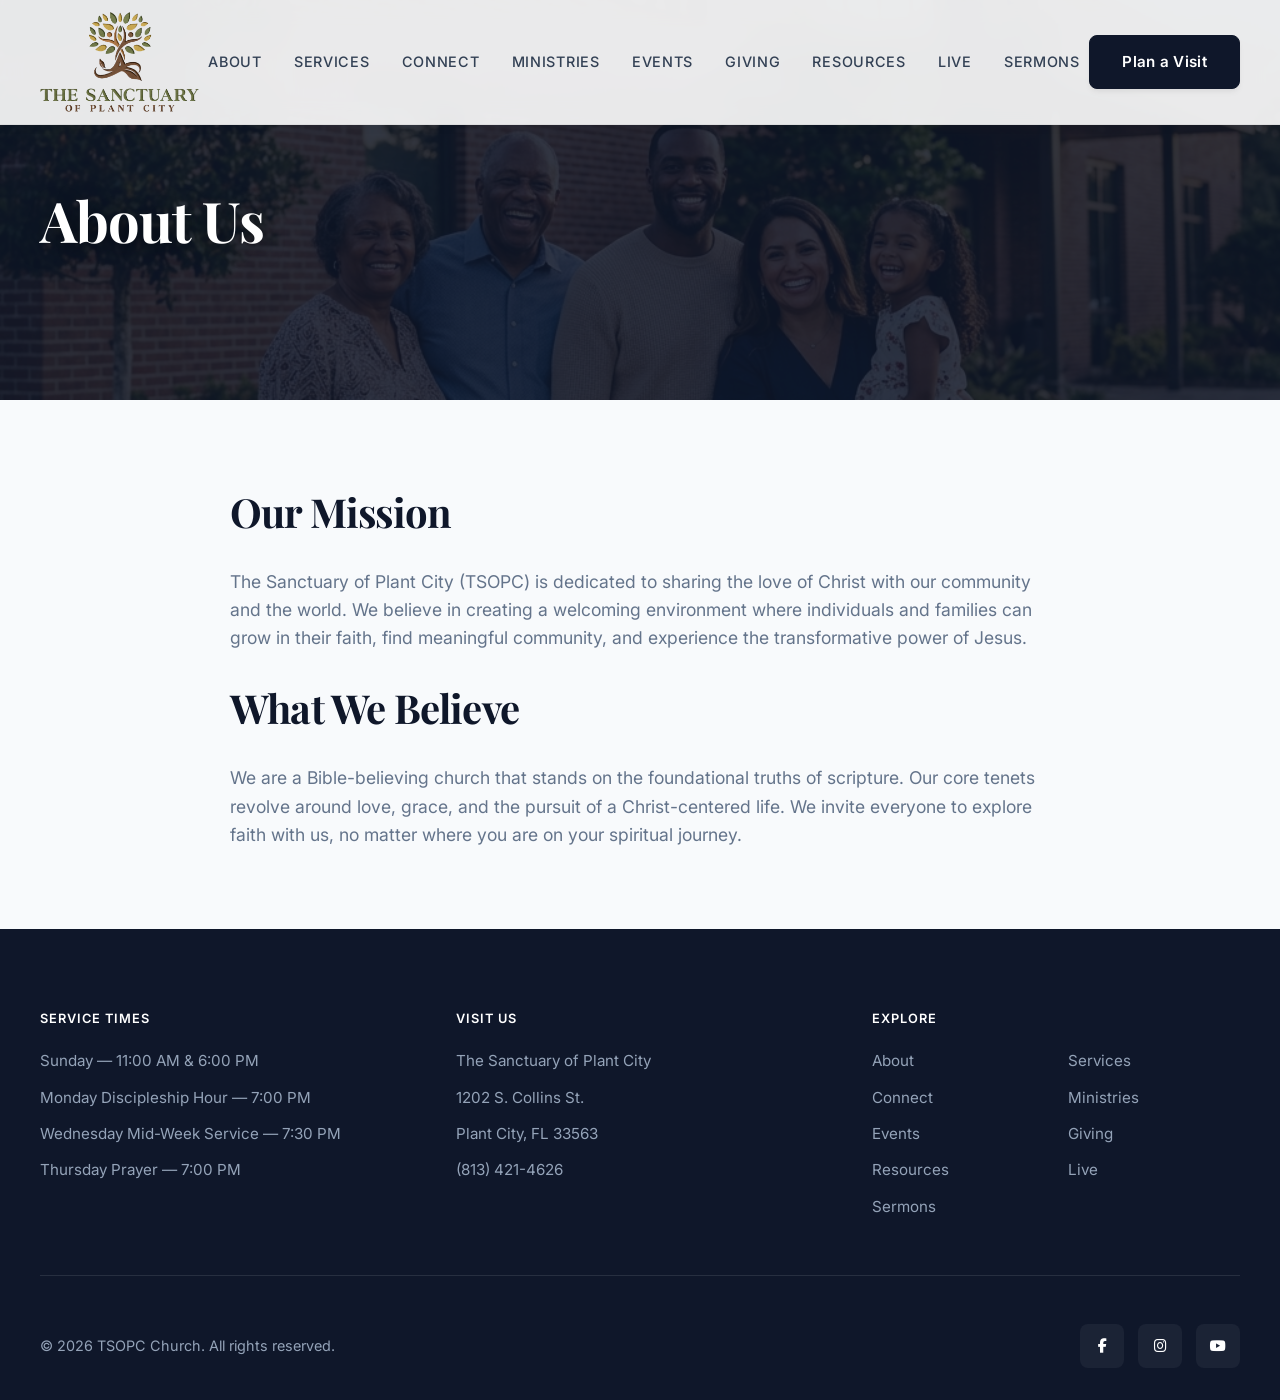
==== about.html @ ae696d9f "Embed live multilingual captions (CaptionFlow) on the Live page - Add "Live Captions & Translation" " ====
<!DOCTYPE html>
<html lang="en">

<head>
    <meta charset="UTF-8">
    <meta name="viewport" content="width=device-width, initial-scale=1.0">
    <meta http-equiv="Cache-Control" content="no-cache, must-revalidate">
    <title>About Us | TSOPC Church</title>
    <meta name="description" content="Learn about The Sanctuary of Plant City (TSOPC) — our mission, what we believe, and the welcoming faith community we're building in Plant City, FL.">
    <link rel="stylesheet" href="styles.css?v=10">
    <link rel="preconnect" href="https://fonts.googleapis.com">
    <link rel="preconnect" href="https://fonts.gstatic.com" crossorigin>
    <link
        href="https://fonts.googleapis.com/css2?family=Inter:wght@400;500;600;700&family=Playfair+Display:wght@700&display=swap"
        rel="stylesheet">
    <link rel="stylesheet" href="https://cdnjs.cloudflare.com/ajax/libs/font-awesome/6.4.0/css/all.min.css">
</head>

<body>

    <nav class="navbar">
        <div class="nav-container">
            <a href="index.html" class="logo"><img src="logo-transparent.png?v=3" alt="TSOPC Logo"
                    class="nav-logo-img"></a>
            <div class="nav-links" id="primary-nav">
                <a href="about.html">About</a>
                <a href="services.html">Services</a>
                <a href="connect.html">Connect</a>
                <a href="ministries.html">Ministries</a>
                <a href="events.html">Events</a>
                <a href="giving.html">Giving</a>
                <a href="resources.html">Resources</a>
                <a href="live.html">Live</a>
                <a href="sermons.html">Sermons</a>
            </div>
            <a href="index.html#plan-visit" class="btn btn-primary">Plan a Visit</a>
            <button class="mobile-toggle" aria-label="Toggle menu" aria-expanded="false" aria-controls="primary-nav"><i aria-hidden="true" class="fas fa-bars"></i></button>
        </div>
    </nav>

    <header class="page-hero">
        <div class="page-hero-overlay"></div>
        <div class="hero-content">
            <h1>About Us</h1>
        </div>
    </header>

    <main class="page-content medium page-prose">
        <h2>Our Mission</h2>
        <p>The Sanctuary of Plant City (TSOPC) is dedicated to sharing the love of Christ with our community and the
            world. We believe in creating a welcoming environment where individuals and families can grow in their
            faith, find meaningful community, and experience the transformative power of Jesus.</p>

        <h2>What We Believe</h2>
        <p>We are a Bible-believing church that stands on the foundational truths of scripture. Our core tenets revolve
            around love, grace, and the pursuit of a Christ-centered life. We invite everyone to explore faith with us,
            no matter where you are on your spiritual journey.</p>
    </main>

    <footer>
        <div class="footer-grid">
            <div class="footer-col">
                <h4>Service Times</h4>
                <ul>
                    <li>Sunday &mdash; 11:00 AM &amp; 6:00 PM</li>
                    <li>Monday Discipleship Hour &mdash; 7:00 PM</li>
                    <li>Wednesday Mid-Week Service &mdash; 7:30 PM</li>
                    <li>Thursday Prayer &mdash; 7:00 PM</li>
                </ul>
            </div>
            <div class="footer-col">
                <h4>Visit Us</h4>
                <ul>
                    <li>The Sanctuary of Plant City</li>
                    <li>1202 S. Collins St.</li>
                    <li>Plant City, FL 33563</li>
                    <li><a href="tel:+18134214626">(813) 421-4626</a></li>
                </ul>
            </div>
            <div class="footer-col footer-nav">
                <h4>Explore</h4>
                <ul>
                    <li><a href="about.html">About</a></li>
                    <li><a href="services.html">Services</a></li>
                    <li><a href="connect.html">Connect</a></li>
                    <li><a href="ministries.html">Ministries</a></li>
                    <li><a href="events.html">Events</a></li>
                    <li><a href="giving.html">Giving</a></li>
                    <li><a href="resources.html">Resources</a></li>
                    <li><a href="live.html">Live</a></li>
                    <li><a href="sermons.html">Sermons</a></li>
                </ul>
            </div>
        </div>
        <div class="footer-bottom">
            <p>&copy; 2026 TSOPC Church. All rights reserved.</p>
            <div class="footer-social">
                <a href="https://www.facebook.com/PCUPC/" target="_blank" rel="noopener noreferrer" aria-label="Facebook"><i aria-hidden="true" class="fab fa-facebook-f"></i></a>
                <a href="https://www.instagram.com/plantcityupc/" target="_blank" rel="noopener noreferrer" aria-label="Instagram"><i aria-hidden="true" class="fab fa-instagram"></i></a>
                <a href="https://www.youtube.com/@plantcityupc2962" target="_blank" rel="noopener noreferrer" aria-label="YouTube"><i aria-hidden="true" class="fab fa-youtube"></i></a>
            </div>
        </div>
    </footer>
    <script src="script.js"></script>
</body>

</html>
---- styles.css ----
/* =========================================
   CSS Reset & Base Styles - PREMIUM EDITION
   ========================================= */
:root {
    --primary-dark: #0f172a; /* Deep, rich slate */
    --accent-gold: #d97706; /* Refined, sharp gold */
    --accent-hover: #b45309;
    --text-main: #334155;
    --text-muted: #64748b;
    --text-light: #f8fafc;
    --white: #ffffff;
    --background: #f8fafc;
    --border-radius: 8px; /* Sharper edges */
    --shadow-sm: 0 4px 6px -1px rgba(0, 0, 0, 0.05), 0 2px 4px -1px rgba(0, 0, 0, 0.03);
    --shadow-lg: 0 20px 25px -5px rgba(0, 0, 0, 0.05), 0 10px 10px -5px rgba(0, 0, 0, 0.02);
    --shadow-hover: 0 25px 50px -12px rgba(0, 0, 0, 0.15);
    --transition: all 0.4s cubic-bezier(0.16, 1, 0.3, 1);
}

* {
    margin: 0;
    padding: 0;
    box-sizing: border-box;
}

html {
    scroll-behavior: smooth;
    /* Stop iOS from inflating text in landscape */
    -webkit-text-size-adjust: 100%;
    text-size-adjust: 100%;
}

body {
    font-family: 'Inter', -apple-system, sans-serif;
    color: var(--text-main);
    background-color: var(--background);
    line-height: 1.6;
    overflow-x: hidden;
    -webkit-font-smoothing: antialiased;
    -moz-osx-font-smoothing: grayscale;
}

h1, h2, h3, .logo {
    font-family: 'Playfair Display', serif;
    color: var(--primary-dark);
    letter-spacing: -0.02em;
}

a {
    text-decoration: none;
    color: inherit;
    transition: var(--transition);
}

/* Remove the 300ms tap delay and tidy the tap highlight on touch devices */
a, button, .btn, .mobile-toggle {
    touch-action: manipulation;
    -webkit-tap-highlight-color: rgba(217, 119, 6, 0.15);
}

/* =========================================
   Typography & Buttons
   ========================================= */
.btn {
    display: inline-flex;
    align-items: center;
    justify-content: center;
    padding: 14px 32px;
    border-radius: var(--border-radius);
    font-weight: 600;
    font-family: 'Inter', sans-serif;
    font-size: 0.95rem;
    letter-spacing: 0.02em;
    cursor: pointer;
    transition: var(--transition);
}

.btn-primary {
    background-color: var(--primary-dark);
    color: var(--white);
    border: 1px solid var(--primary-dark);
    box-shadow: var(--shadow-sm);
}

.btn-primary:hover {
    background-color: var(--accent-gold);
    border-color: var(--accent-gold);
    transform: translateY(-2px);
    box-shadow: 0 10px 15px -3px rgba(217, 119, 6, 0.3);
}

.btn-outline {
    background-color: transparent;
    color: var(--white);
    border: 1px solid rgba(255, 255, 255, 0.6);
    backdrop-filter: blur(4px);
}

.btn-outline:hover {
    background-color: var(--white);
    color: var(--primary-dark);
    transform: translateY(-2px);
}

/* =========================================
   Navigation (Glassmorphism)
   ========================================= */
.navbar {
    position: fixed;
    top: 0;
    width: 100%;
    background-color: rgba(255, 255, 255, 0.9);
    backdrop-filter: blur(12px);
    -webkit-backdrop-filter: blur(12px);
    border-bottom: 1px solid rgba(0, 0, 0, 0.05);
    z-index: 1000;
    padding: 12px 0;
    transition: var(--transition);
}

.nav-container {
    max-width: 1280px;
    margin: 0 auto;
    padding: 0 40px;
    display: flex;
    justify-content: space-between;
    align-items: center;
}

.logo {
    display: flex;
    align-items: center;
}

.nav-logo-img {
    height: 100px;
    width: auto;
}

.nav-links {
    display: flex;
    gap: 32px;
    align-items: center;
}

.nav-links a {
    font-weight: 500;
    font-size: 0.9rem;
    color: var(--text-main);
    text-transform: uppercase;
    letter-spacing: 0.05em;
    position: relative;
}

.nav-links a::after {
    content: '';
    position: absolute;
    width: 0;
    height: 1px;
    bottom: -4px;
    left: 0;
    background-color: var(--accent-gold);
    transition: var(--transition);
}

.nav-links a:hover {
    color: var(--primary-dark);
}

.nav-links a:hover::after {
    width: 100%;
}

.mobile-toggle {
    display: none;
    background: none;
    border: none;
    font-size: 1.5rem;
    color: var(--primary-dark);
    cursor: pointer;
}

/* =========================================
   Hero Section
   ========================================= */
.hero {
    position: relative;
    overflow: hidden;
    height: 90vh;
    height: 90svh; /* avoids the mobile address-bar jump where supported */
    min-height: 700px;
    display: flex;
    align-items: center;
    /* Poster still: shown on slow connections, if the video fails, or with reduced motion */
    background-image: url('hero-sunrise.jpg?v=7');
    background-size: cover;
    background-position: center;
}

/* Background video layer — sits behind the gradient overlay and the content */
.hero-video {
    position: absolute;
    top: 0;
    left: 0;
    width: 100%;
    height: 100%;
    object-fit: cover;
    z-index: 0;
}

.hero-overlay {
    position: absolute;
    top: 0;
    left: 0;
    width: 100%;
    height: 100%;
    z-index: 1;
    background: linear-gradient(to right, rgba(15, 23, 42, 0.95) 0%, rgba(15, 23, 42, 0.4) 100%);
}

/* Respect users who prefer reduced motion: hide the video, keep the poster still */
@media (prefers-reduced-motion: reduce) {
    .hero-video {
        display: none;
    }
}

.hero-content {
    position: relative;
    z-index: 10;
    max-width: 1280px;
    margin: 0 auto;
    padding: 0 40px;
    width: 100%;
    transform: translateY(20px);
}

.hero h1 {
    color: var(--white);
    font-size: 5rem;
    line-height: 1.05;
    margin-bottom: 24px;
    text-shadow: 0 4px 20px rgba(0,0,0,0.3);
}

.page-hero h1 {
    color: var(--white) !important;
    font-size: 3.5rem;
    text-shadow: 0 4px 20px rgba(0,0,0,0.5);
    position: relative;
    z-index: 10;
}

.hero p {
    color: #cbd5e1;
    font-size: 1.5rem;
    font-weight: 300;
    margin-bottom: 48px;
    max-width: 600px;
    line-height: 1.5;
}

.hero-actions {
    display: flex;
    gap: 24px;
}

/* =========================================
   Interactive Cards (Quick Links)
   ========================================= */
.quick-links {
    margin-top: -100px;
    position: relative;
    z-index: 20;
    padding-bottom: 100px;
}

.cards-container {
    max-width: 1280px;
    margin: 0 auto;
    padding: 0 40px;
    display: grid;
    grid-template-columns: repeat(3, 1fr);
    gap: 32px;
}

.card {
    background-color: var(--white);
    border-radius: var(--border-radius);
    padding: 48px 40px;
    box-shadow: var(--shadow-lg);
    border: 1px solid rgba(0, 0, 0, 0.03);
    transition: var(--transition);
    display: flex;
    flex-direction: column;
    position: relative;
    overflow: hidden;
}

.card::before {
    content: '';
    position: absolute;
    top: 0;
    left: 0;
    width: 100%;
    height: 3px;
    background-color: var(--accent-gold);
    transform: scaleX(0);
    transform-origin: left;
    transition: var(--transition);
}

.card:hover {
    transform: translateY(-12px);
    box-shadow: var(--shadow-hover);
}

.card:hover::before {
    transform: scaleX(1);
}

.card-icon {
    font-size: 2.2rem;
    color: var(--primary-dark);
    margin-bottom: 24px;
}

.card h3 {
    font-size: 1.8rem;
    margin-bottom: 16px;
    color: var(--primary-dark);
}

.card p {
    color: var(--text-muted);
    margin-bottom: 32px;
    flex-grow: 1;
    font-size: 1.05rem;
    line-height: 1.6;
}

.card-link {
    font-weight: 600;
    color: var(--primary-dark);
    font-size: 0.95rem;
    text-transform: uppercase;
    letter-spacing: 0.05em;
    display: inline-flex;
    align-items: center;
    gap: 8px;
}

.card-link::after {
    content: '→';
    transition: transform 0.3s ease;
}

.card:hover .card-link {
    color: var(--accent-hover); /* darker gold for 4.5:1 contrast on white */
}

.card:hover .card-link::after {
    transform: translateX(5px);
}

/* =========================================
   Plan a Visit Section
   ========================================= */
.visit-section {
    padding: 100px 40px;
    background-color: var(--background);
    text-align: center;
    border-top: 1px solid rgba(0, 0, 0, 0.05);
}

.visit-container {
    max-width: 1000px;
    margin: 0 auto;
}

.visit-title {
    font-size: 2.5rem;
    color: var(--primary-dark);
    margin-bottom: 20px;
}

.visit-intro {
    color: var(--text-muted);
    font-size: 1.1rem;
    margin-bottom: 50px;
}

.visit-grid {
    display: grid;
    grid-template-columns: repeat(auto-fit, minmax(min(100%, 300px), 1fr));
    gap: 40px;
    text-align: left;
    margin-bottom: 50px;
}

.visit-card {
    background: var(--white);
    padding: 40px;
    border-radius: var(--border-radius);
    box-shadow: var(--shadow-sm);
    border-left: 4px solid var(--accent-gold);
}

.visit-card h3 {
    color: var(--primary-dark);
    margin-bottom: 15px;
}

.visit-card h3 i {
    color: var(--accent-gold);
    margin-right: 10px;
}

.visit-card p {
    color: var(--text-muted);
    margin-bottom: 15px;
}

.visit-note {
    font-size: 0.9rem;
}

.visit-times {
    list-style: none;
    color: var(--text-muted);
    line-height: 1.8;
}

.visit-map {
    background: var(--white);
    border-radius: var(--border-radius);
    overflow: hidden;
    box-shadow: var(--shadow-sm);
    line-height: 0;
}

/* =========================================
   Footer
   ========================================= */
footer {
    background-color: var(--primary-dark);
    color: var(--text-light);
    padding: 80px 40px 32px;
}

/* Top region: balanced, equal-width info columns */
.footer-grid {
    max-width: 1200px;
    margin: 0 auto 48px;
    padding-bottom: 56px;
    display: grid;
    grid-template-columns: repeat(3, 1fr);
    gap: 48px;
    border-bottom: 1px solid rgba(255, 255, 255, 0.1);
}

.footer-col h4 {
    color: var(--white);
    font-size: 0.8rem;
    font-weight: 600;
    text-transform: uppercase;
    letter-spacing: 0.08em;
    margin-bottom: 20px;
}

.footer-col ul {
    list-style: none;
    padding: 0;
    margin: 0;
}

.footer-col li {
    color: #94a3b8;
    font-size: 0.95rem;
    line-height: 1.6;
    margin-bottom: 12px;
}

.footer-col a {
    color: #94a3b8;
    transition: var(--transition);
}

.footer-col a:hover {
    color: var(--white);
}

/* Explore links sit in two even sub-columns so the column height matches its neighbors */
.footer-nav ul {
    display: grid;
    grid-template-columns: repeat(2, 1fr);
    gap: 12px 24px;
}

.footer-nav li {
    margin-bottom: 0;
}

/* Bottom bar: copyright + social, evenly split */
.footer-bottom {
    max-width: 1200px;
    margin: 0 auto;
    display: flex;
    justify-content: space-between;
    align-items: center;
    flex-wrap: wrap;
    gap: 20px;
    color: #94a3b8; /* 6.96:1 on slate — passes 4.5:1 */
    font-size: 0.9rem;
}

.footer-bottom p {
    margin: 0;
}

.footer-social {
    display: flex;
    gap: 14px;
}

.footer-social a {
    display: flex;
    align-items: center;
    justify-content: center;
    width: 44px;
    height: 44px;
    background-color: rgba(255, 255, 255, 0.05);
    color: var(--white);
    border-radius: var(--border-radius);
    transition: var(--transition);
}

.footer-social a:hover {
    background-color: var(--accent-gold);
    transform: translateY(-4px);
}

/* =========================================
   Responsive Design
   ========================================= */
@media (max-width: 1024px) {
    .hero h1 {
        font-size: 4rem;
    }
    .cards-container {
        gap: 20px;
    }
}

@media (max-width: 992px) {
    .cards-container {
        grid-template-columns: repeat(2, 1fr);
    }
}

@media (max-width: 768px) {
    .nav-container {
        padding: 0 20px;
        flex-wrap: wrap; /* allow menu panel to wrap onto full-width rows */
    }

    /* Cap logo on phones so it doesn't dominate the bar */
    .nav-logo-img {
        height: 60px;
    }

    /* Collapsed by default; revealed as a stacked panel when .nav-open is set */
    .nav-links {
        display: none;
        flex-basis: 100%;
        flex-direction: column;
        gap: 0;
        padding-top: 8px;
    }

    .navbar.nav-open .nav-links {
        display: flex;
    }

    .navbar.nav-open .nav-links a {
        padding: 14px 4px; /* 44px+ tap targets */
        border-bottom: 1px solid rgba(0, 0, 0, 0.06);
        font-size: 1rem;
    }

    /* CTA hidden in the bar, shown as the last item of the open menu */
    .navbar .btn {
        display: none;
    }

    .navbar.nav-open .btn {
        display: inline-flex;
        flex-basis: 100%;
        width: 100%;
        margin-top: 12px;
    }

    .mobile-toggle {
        display: block;
    }

    /* fixed-attachment parallax is janky/unsupported on mobile */
    .hero {
        background-attachment: scroll;
    }

    .hero h1 {
        font-size: 3rem;
    }
    
    .hero p {
        font-size: 1.2rem;
    }
    
    .hero-actions {
        flex-direction: column;
    }
    
    .btn {
        width: 100%;
    }
    
    .cards-container {
        grid-template-columns: 1fr;
        padding: 0 20px;
    }
    
    .quick-links {
        margin-top: -60px;
    }
    
    .card {
        padding: 40px 30px;
    }
    
    .footer-grid {
        grid-template-columns: 1fr;
        gap: 40px;
        text-align: center;
    }

    .footer-nav ul {
        justify-items: center;
    }

    .footer-bottom {
        flex-direction: column;
        justify-content: center;
        text-align: center;
    }

    /* Footer links get full-width tap rows on phones */
    .footer-nav ul {
        gap: 4px 24px;
    }

    .footer-col a {
        display: inline-block;
        padding: 6px 0;
    }

    /* Shorter hero so the fold isn't pushed way down on small screens */
    .hero {
        min-height: 540px;
    }

    .page-hero {
        min-height: 300px;
    }

    .page-hero h1 {
        font-size: 2.5rem;
    }

    /* Comfortable side gutters + tighter vertical rhythm on phones */
    .visit-section {
        padding: 64px 20px;
    }

    .visit-title {
        font-size: 2rem;
    }

    .page-content {
        margin: 48px auto;
        padding: 0 20px;
    }

    .page-prose h2 {
        font-size: 2rem;
    }

    .service-info,
    .visit-card {
        padding: 28px 24px;
    }

    /* Stack event cards: full-width date banner on top */
    .event-card {
        flex-direction: column;
    }

    .event-date {
        min-width: 0;
    }
}

/* Small phones (≤480px): scale down the largest type so nothing overflows */
@media (max-width: 480px) {
    .hero h1 {
        font-size: 2.4rem;
    }

    .hero p {
        font-size: 1.1rem;
    }

    .page-hero h1 {
        font-size: 2rem;
    }

    .visit-title,
    .page-prose h2 {
        font-size: 1.75rem;
    }
}

/* Subsplash Embed Container */
.subsplash-embed-container {
    border-radius: 16px;
    overflow: hidden;
    box-shadow: var(--shadow-lg);
    background: var(--white);
    border: 1px solid rgba(0,0,0,0.05);
    margin-bottom: 60px;
}

/* =========================================
   Accessibility utilities
   ========================================= */

/* Visible keyboard focus indicator (gold reads on both light & dark surfaces) */
:focus-visible {
    outline: 3px solid var(--accent-gold);
    outline-offset: 3px;
    border-radius: 2px;
}

/* Screen-reader-only text (kept out of the visual layout) */
.visually-hidden {
    position: absolute;
    width: 1px;
    height: 1px;
    padding: 0;
    margin: -1px;
    overflow: hidden;
    clip: rect(0, 0, 0, 0);
    white-space: nowrap;
    border: 0;
}

/* Respect users who prefer reduced motion */
@media (prefers-reduced-motion: reduce) {
    html {
        scroll-behavior: auto;
    }

    *,
    *::before,
    *::after {
        animation-duration: 0.01ms !important;
        animation-iteration-count: 1 !important;
        transition-duration: 0.01ms !important;
        scroll-behavior: auto !important;
    }

    .hero {
        background-attachment: scroll; /* disable parallax */
    }
}

/* =========================================
   Inner Page Layout (shared by sub-pages)
   ========================================= */
.page-hero {
    height: 40vh;
    height: 40svh;
    min-height: 400px;
    display: flex;
    align-items: center;
    background-image: url('hero-family.png?v=2');
    background-size: cover;
    background-position: center;
    position: relative;
}

.page-hero-overlay {
    position: absolute;
    top: 0;
    left: 0;
    width: 100%;
    height: 100%;
    background: rgba(15, 23, 42, 0.85);
}

.page-content {
    max-width: 1000px;
    margin: 80px auto;
    padding: 0 40px;
}

/* width / alignment modifiers */
.page-content.narrow { max-width: 800px; }
.page-content.medium { max-width: 900px; }
.page-content.wide   { max-width: 1200px; }
.page-content.center { text-align: center; }

/* About page prose */
.page-prose h2 {
    margin-bottom: 24px;
    font-size: 2.5rem;
}

.page-prose p {
    font-size: 1.1rem;
    margin-bottom: 24px;
    color: var(--text-muted);
}

/* Services */
.service-info {
    background: var(--white);
    padding: 40px;
    border-radius: var(--border-radius);
    box-shadow: var(--shadow-sm);
    margin-bottom: 30px;
    border-left: 4px solid var(--accent-gold);
}

/* Ministries */
.ministry-grid {
    display: grid;
    grid-template-columns: repeat(auto-fit, minmax(min(100%, 300px), 1fr));
    gap: 30px;
    margin-top: 40px;
}

.ministry-card {
    background: var(--white);
    border-radius: var(--border-radius);
    box-shadow: var(--shadow-sm);
    padding: 30px;
    text-align: center;
    transition: var(--transition);
}

.ministry-card:hover {
    transform: translateY(-5px);
    box-shadow: var(--shadow-lg);
}

.ministry-card i {
    font-size: 2.5rem;
    color: var(--accent-gold);
    margin-bottom: 20px;
}

.ministry-card h3 {
    margin-bottom: 15px;
    font-size: 1.5rem;
}

/* Events */
.event-card {
    display: flex;
    flex-wrap: wrap;
    background: var(--white);
    border-radius: var(--border-radius);
    box-shadow: var(--shadow-sm);
    margin-bottom: 30px;
    overflow: hidden;
    border-left: 4px solid var(--accent-gold);
}

.event-date {
    background: var(--primary-dark);
    color: var(--white);
    padding: 30px;
    display: flex;
    flex-direction: column;
    justify-content: center;
    align-items: center;
    min-width: 150px;
}

.event-date .month { font-weight: 600; text-transform: uppercase; font-size: 0.9rem; letter-spacing: 1px; }
.event-date .day { font-size: 2.5rem; font-family: 'Playfair Display', serif; font-weight: 700; }

.event-details {
    padding: 30px;
    flex-grow: 1;
}

.event-details h3 { font-size: 1.5rem; margin-bottom: 10px; }

/* Giving */
.give-box {
    background: var(--white);
    padding: 20px;
    border-radius: var(--border-radius);
    box-shadow: var(--shadow-lg);
    margin-top: 40px;
    position: relative;
    overflow: hidden;
}

iframe#subsplash-giving-container {
    max-height: 650px !important;
    border-radius: 8px !important;
    border: none;
}

/* Resources */
.resource-box {
    background: var(--white);
    padding: 30px;
    border-radius: var(--border-radius);
    box-shadow: var(--shadow-sm);
    margin-bottom: 30px;
    display: flex;
    align-items: center;
    gap: 20px;
}

.resource-icon {
    font-size: 2rem;
    color: var(--accent-gold);
    background: rgba(217, 119, 6, 0.1);
    width: 80px;
    height: 80px;
    display: flex;
    align-items: center;
    justify-content: center;
    border-radius: 50%;
}

.resource-text h3 {
    font-size: 1.4rem;
    margin-bottom: 5px;
}

/* Live stream embed */
.sap-embed-player {
    position: relative;
    width: 100%;
    height: 0;
    padding-top: 56.25%;
    border-radius: var(--border-radius);
    overflow: hidden;
    box-shadow: var(--shadow-lg);
    background: #000;
}

.sap-embed-player > iframe {
    position: absolute;
    top: 0;
    left: 0;
    width: 100%;
    height: 100%;
}

/* Live captions / translation embed (CaptionFlow) */
.captions-embed {
    position: relative;
    width: 100%;
    height: 600px;
    border-radius: var(--border-radius);
    overflow: hidden;
    box-shadow: var(--shadow-lg);
    background: var(--primary-dark);
    border: 1px solid rgba(0, 0, 0, 0.05);
}

.captions-embed > iframe {
    display: block;
    width: 100%;
    height: 100%;
    border: 0;
}

@media (max-width: 768px) {
    .captions-embed {
        height: 70vh;
        height: 70svh;
        min-height: 440px;
    }
}
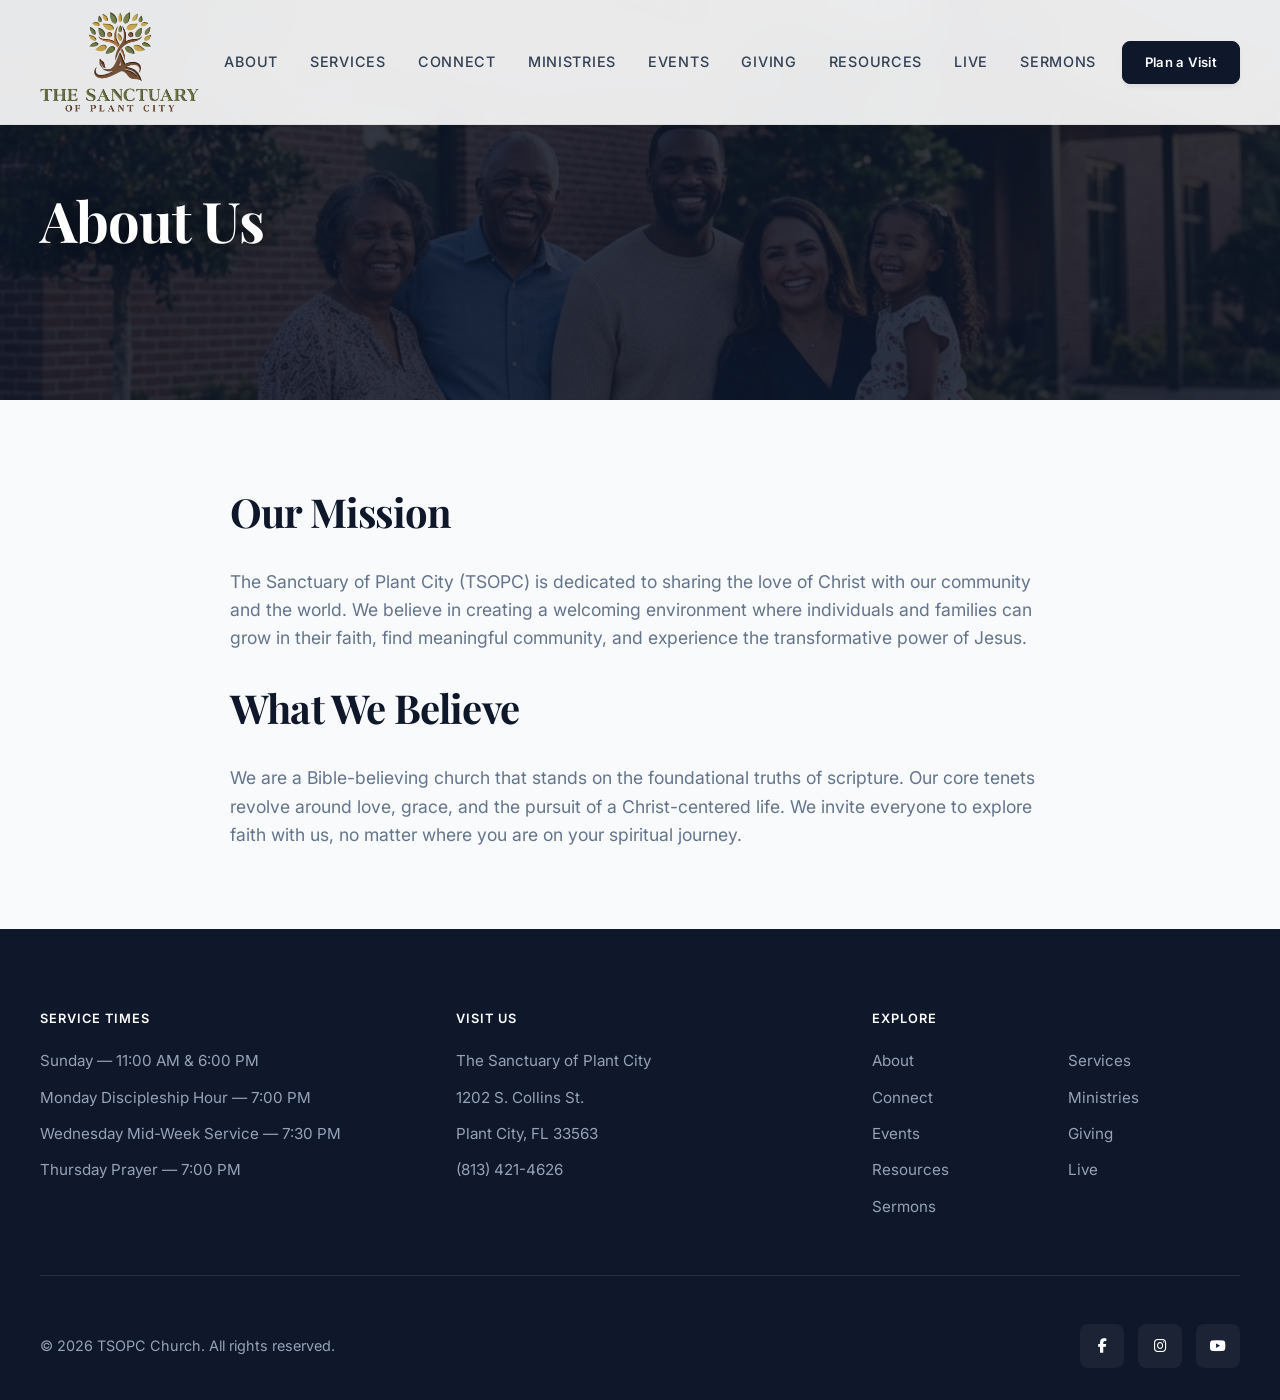
==== commit 749373e7: "Slim down the header "Plan a Visit" button The nav CTA reused the full-size hero button style, readi" ====
--- a/about.html
+++ b/about.html
@@ -7,7 +7,7 @@
     <meta http-equiv="Cache-Control" content="no-cache, must-revalidate">
     <title>About Us | TSOPC Church</title>
     <meta name="description" content="Learn about The Sanctuary of Plant City (TSOPC) — our mission, what we believe, and the welcoming faith community we're building in Plant City, FL.">
-    <link rel="stylesheet" href="styles.css?v=10">
+    <link rel="stylesheet" href="styles.css?v=11">
     <link rel="preconnect" href="https://fonts.googleapis.com">
     <link rel="preconnect" href="https://fonts.gstatic.com" crossorigin>
     <link
--- a/styles.css
+++ b/styles.css
@@ -171,6 +171,13 @@
     width: 100%;
 }
 
+/* Header CTA sits next to small uppercase links, so keep it more compact
+   than the full-size hero buttons */
+.navbar .btn {
+    padding: 10px 22px;
+    font-size: 0.82rem;
+}
+
 .mobile-toggle {
     display: none;
     background: none;
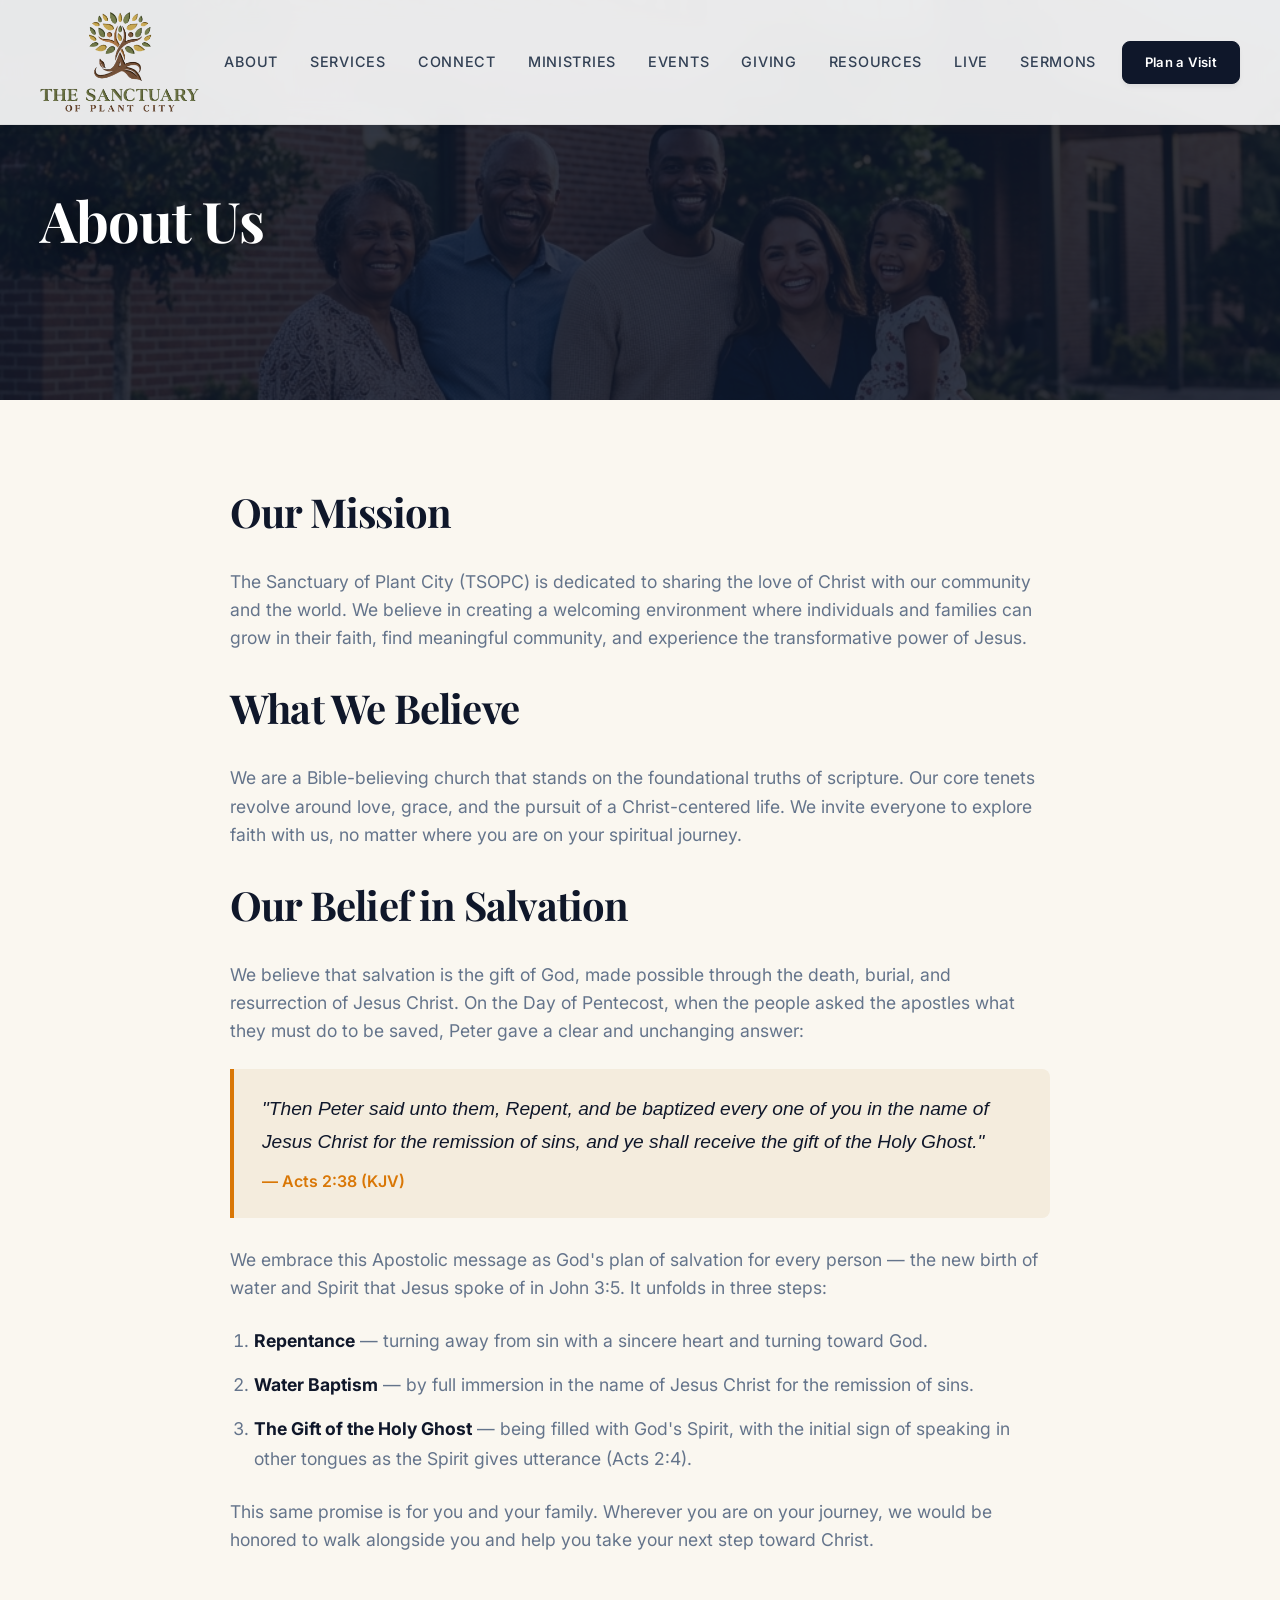
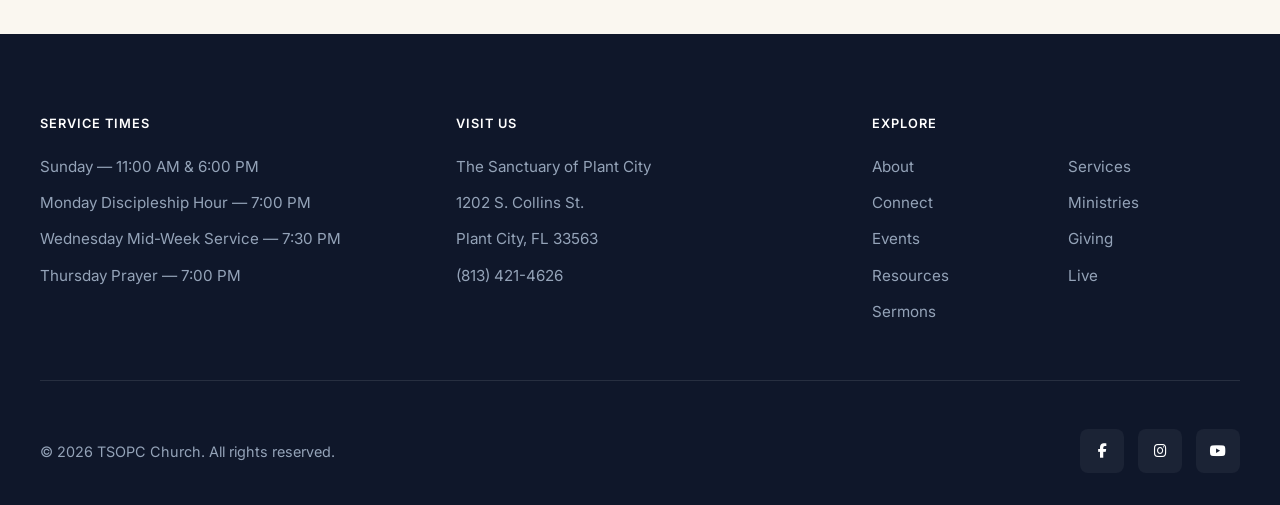
==== commit 3776fdf9: "Add Salvation (Acts 2:38) section + warm cream redesign - about.html: new "Our Belief in Salvation" " ====
--- a/about.html
+++ b/about.html
@@ -7,7 +7,7 @@
     <meta http-equiv="Cache-Control" content="no-cache, must-revalidate">
     <title>About Us | TSOPC Church</title>
     <meta name="description" content="Learn about The Sanctuary of Plant City (TSOPC) — our mission, what we believe, and the welcoming faith community we're building in Plant City, FL.">
-    <link rel="stylesheet" href="styles.css?v=11">
+    <link rel="stylesheet" href="styles.css?v=15">
     <link rel="preconnect" href="https://fonts.googleapis.com">
     <link rel="preconnect" href="https://fonts.gstatic.com" crossorigin>
     <link
@@ -55,6 +55,27 @@
         <p>We are a Bible-believing church that stands on the foundational truths of scripture. Our core tenets revolve
             around love, grace, and the pursuit of a Christ-centered life. We invite everyone to explore faith with us,
             no matter where you are on your spiritual journey.</p>
+
+        <h2>Our Belief in Salvation</h2>
+        <p>We believe that salvation is the gift of God, made possible through the death, burial, and resurrection of
+            Jesus Christ. On the Day of Pentecost, when the people asked the apostles what they must do to be saved,
+            Peter gave a clear and unchanging answer:</p>
+        <blockquote class="scripture">
+            <p>"Then Peter said unto them, Repent, and be baptized every one of you in the name of Jesus Christ for the
+                remission of sins, and ye shall receive the gift of the Holy Ghost."</p>
+            <cite>&mdash; Acts 2:38 (KJV)</cite>
+        </blockquote>
+        <p>We embrace this Apostolic message as God's plan of salvation for every person &mdash; the new birth of water
+            and Spirit that Jesus spoke of in John 3:5. It unfolds in three steps:</p>
+        <ol>
+            <li><strong>Repentance</strong> &mdash; turning away from sin with a sincere heart and turning toward God.</li>
+            <li><strong>Water Baptism</strong> &mdash; by full immersion in the name of Jesus Christ for the remission of
+                sins.</li>
+            <li><strong>The Gift of the Holy Ghost</strong> &mdash; being filled with God's Spirit, with the initial
+                sign of speaking in other tongues as the Spirit gives utterance (Acts 2:4).</li>
+        </ol>
+        <p>This same promise is for you and your family. Wherever you are on your journey, we would be honored to walk
+            alongside you and help you take your next step toward Christ.</p>
     </main>
 
     <footer>
--- a/styles.css
+++ b/styles.css
@@ -9,7 +9,9 @@
     --text-muted: #64748b;
     --text-light: #f8fafc;
     --white: #ffffff;
-    --background: #f8fafc;
+    --background: #faf7f0; /* Warm cream — was #f8fafc cool off-white */
+    --surface: #f7f1e5; /* Warm cream card surface (reads clearly cream, not white); defined by border + shadow */
+    --surface-border: #e9dec8; /* Warm border to separate cards from the page cream */
     --border-radius: 8px; /* Sharper edges */
     --shadow-sm: 0 4px 6px -1px rgba(0, 0, 0, 0.05), 0 2px 4px -1px rgba(0, 0, 0, 0.03);
     --shadow-lg: 0 20px 25px -5px rgba(0, 0, 0, 0.05), 0 10px 10px -5px rgba(0, 0, 0, 0.02);
@@ -742,8 +744,8 @@
     border-radius: 16px;
     overflow: hidden;
     box-shadow: var(--shadow-lg);
-    background: var(--white);
-    border: 1px solid rgba(0,0,0,0.05);
+    background: var(--surface);
+    border: 1px solid var(--surface-border);
     margin-bottom: 60px;
 }
 
@@ -839,12 +841,53 @@
     color: var(--text-muted);
 }
 
+.page-prose ol {
+    margin: 0 0 24px;
+    padding-left: 24px;
+    font-size: 1.1rem;
+    color: var(--text-muted);
+}
+
+.page-prose ol li {
+    margin-bottom: 14px;
+    line-height: 1.7;
+}
+
+.page-prose ol li strong {
+    color: var(--primary-dark);
+}
+
+/* Scripture quote */
+.scripture {
+    margin: 0 0 28px;
+    padding: 24px 28px;
+    background: #f4ecdd; /* warm cream to match the page (was cool #f8fafc) */
+    border-left: 4px solid var(--accent-gold);
+    border-radius: 0 var(--border-radius) var(--border-radius) 0;
+}
+
+.scripture p {
+    font-style: italic;
+    font-size: 1.2rem;
+    line-height: 1.7;
+    color: var(--primary-dark);
+    margin-bottom: 10px;
+}
+
+.scripture cite {
+    display: block;
+    font-style: normal;
+    font-weight: 600;
+    color: var(--accent-gold);
+}
+
 /* Services */
 .service-info {
-    background: var(--white);
+    background: var(--surface);
     padding: 40px;
     border-radius: var(--border-radius);
     box-shadow: var(--shadow-sm);
+    border: 1px solid var(--surface-border);
     margin-bottom: 30px;
     border-left: 4px solid var(--accent-gold);
 }
@@ -858,9 +901,10 @@
 }
 
 .ministry-card {
-    background: var(--white);
+    background: var(--surface);
     border-radius: var(--border-radius);
     box-shadow: var(--shadow-sm);
+    border: 1px solid var(--surface-border);
     padding: 30px;
     text-align: center;
     transition: var(--transition);
@@ -917,10 +961,11 @@
 
 /* Giving */
 .give-box {
-    background: var(--white);
+    background: var(--surface);
     padding: 20px;
     border-radius: var(--border-radius);
     box-shadow: var(--shadow-lg);
+    border: 1px solid var(--surface-border);
     margin-top: 40px;
     position: relative;
     overflow: hidden;
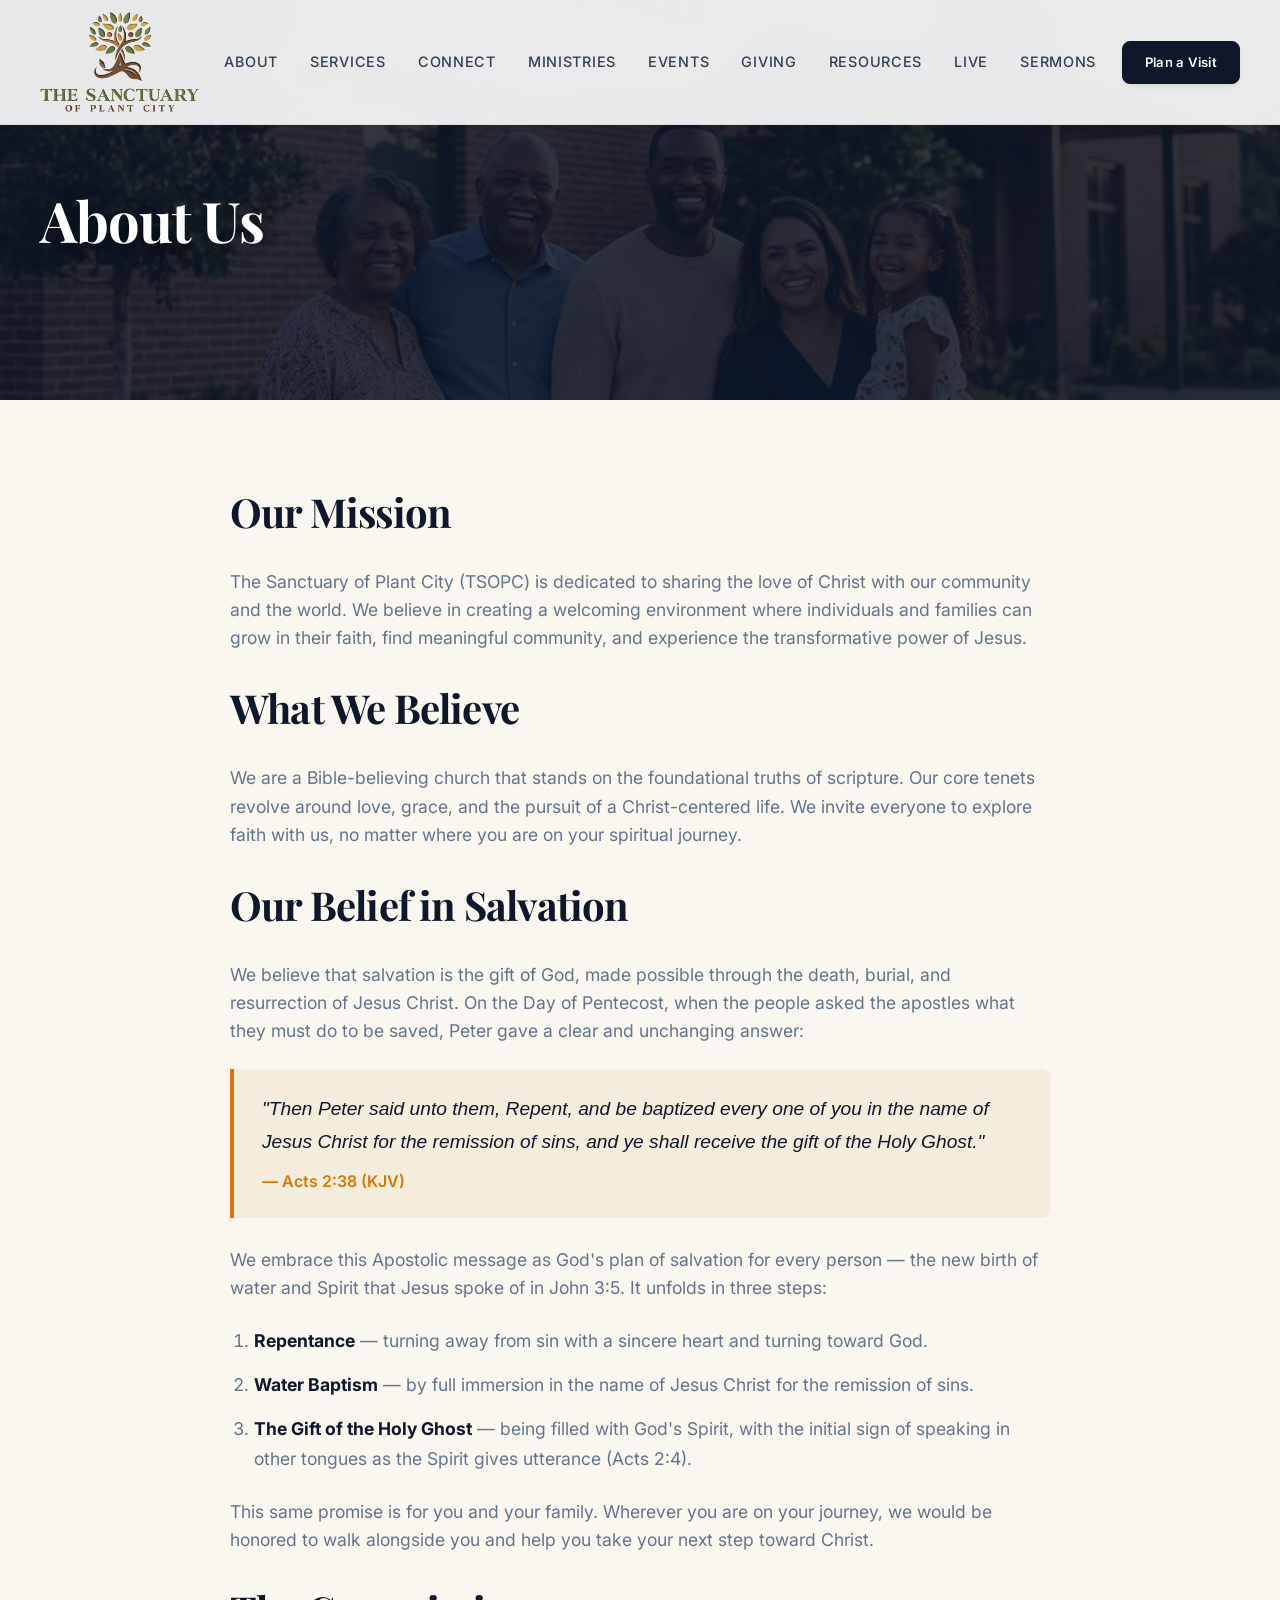
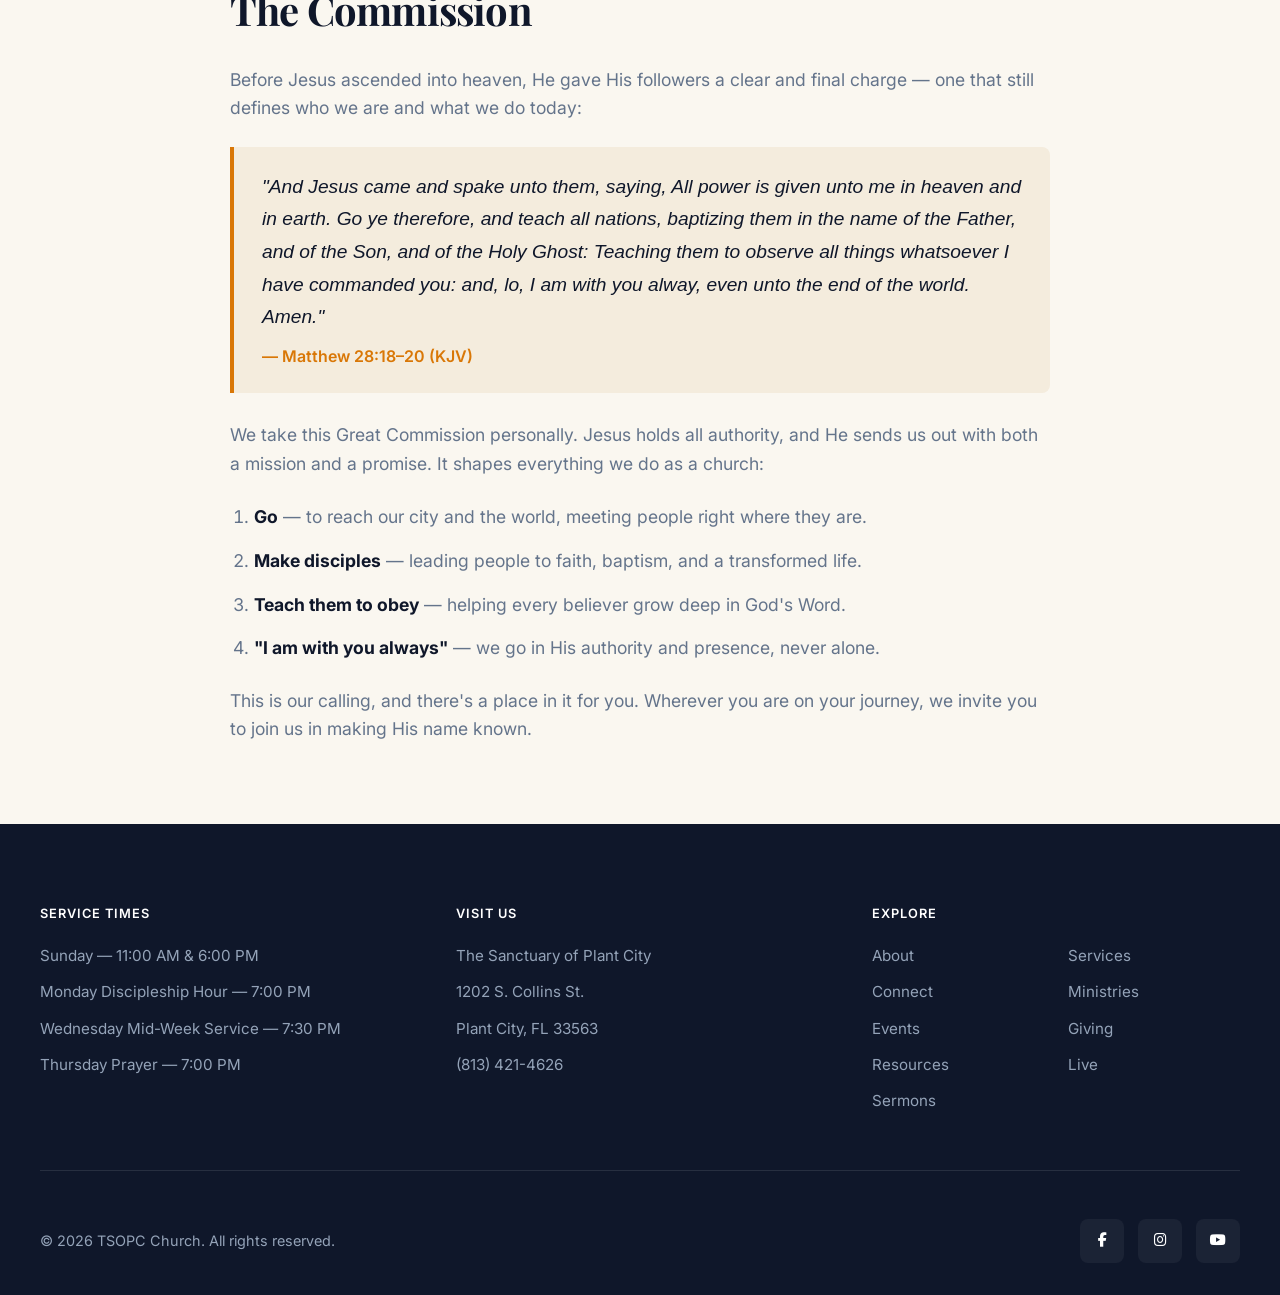
==== commit dc707f06: "about: add "The Commission" section (Matthew 28:18-20) Great Commission section after Our Belief in " ====
--- a/about.html
+++ b/about.html
@@ -76,6 +76,27 @@
         </ol>
         <p>This same promise is for you and your family. Wherever you are on your journey, we would be honored to walk
             alongside you and help you take your next step toward Christ.</p>
+
+        <h2>The Commission</h2>
+        <p>Before Jesus ascended into heaven, He gave His followers a clear and final charge &mdash; one that still
+            defines who we are and what we do today:</p>
+        <blockquote class="scripture">
+            <p>"And Jesus came and spake unto them, saying, All power is given unto me in heaven and in earth. Go ye
+                therefore, and teach all nations, baptizing them in the name of the Father, and of the Son, and of the
+                Holy Ghost: Teaching them to observe all things whatsoever I have commanded you: and, lo, I am with you
+                alway, even unto the end of the world. Amen."</p>
+            <cite>&mdash; Matthew 28:18&ndash;20 (KJV)</cite>
+        </blockquote>
+        <p>We take this Great Commission personally. Jesus holds all authority, and He sends us out with both a mission
+            and a promise. It shapes everything we do as a church:</p>
+        <ol>
+            <li><strong>Go</strong> &mdash; to reach our city and the world, meeting people right where they are.</li>
+            <li><strong>Make disciples</strong> &mdash; leading people to faith, baptism, and a transformed life.</li>
+            <li><strong>Teach them to obey</strong> &mdash; helping every believer grow deep in God's Word.</li>
+            <li><strong>"I am with you always"</strong> &mdash; we go in His authority and presence, never alone.</li>
+        </ol>
+        <p>This is our calling, and there's a place in it for you. Wherever you are on your journey, we invite you to
+            join us in making His name known.</p>
     </main>
 
     <footer>
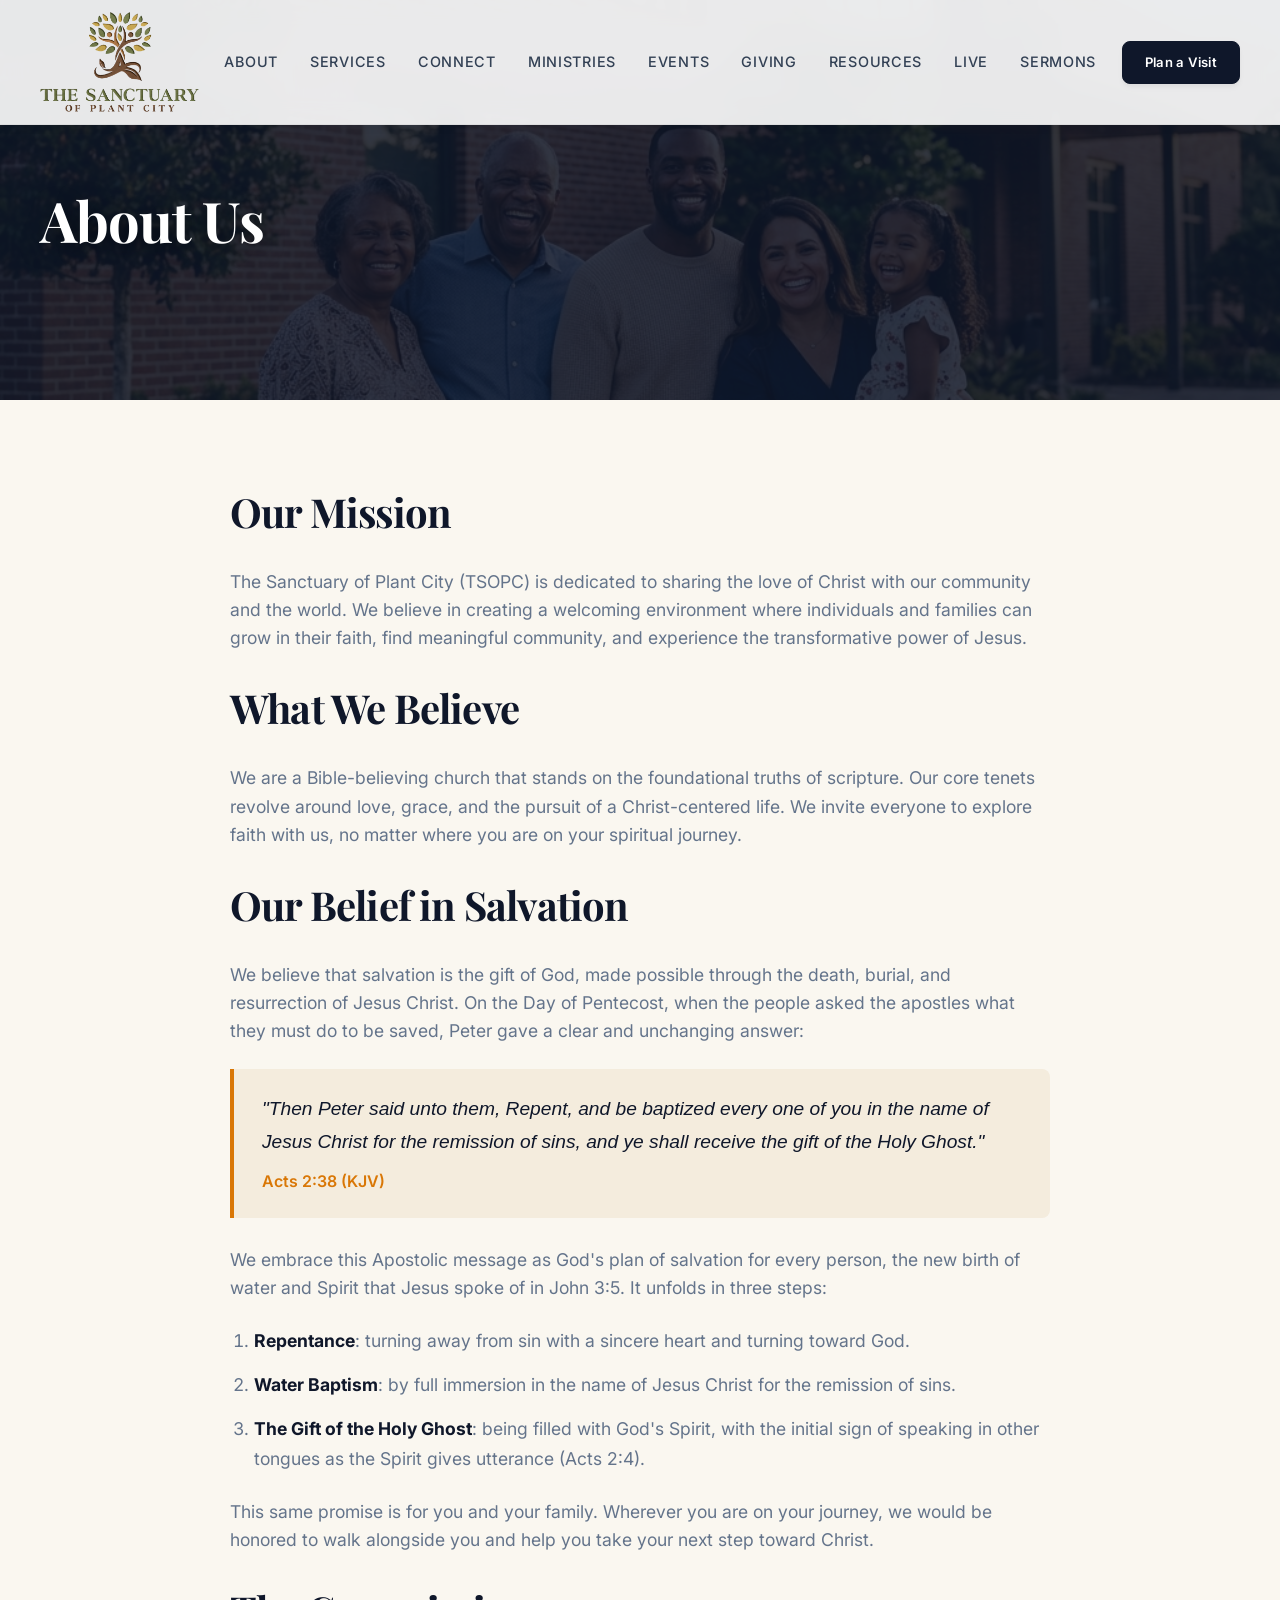
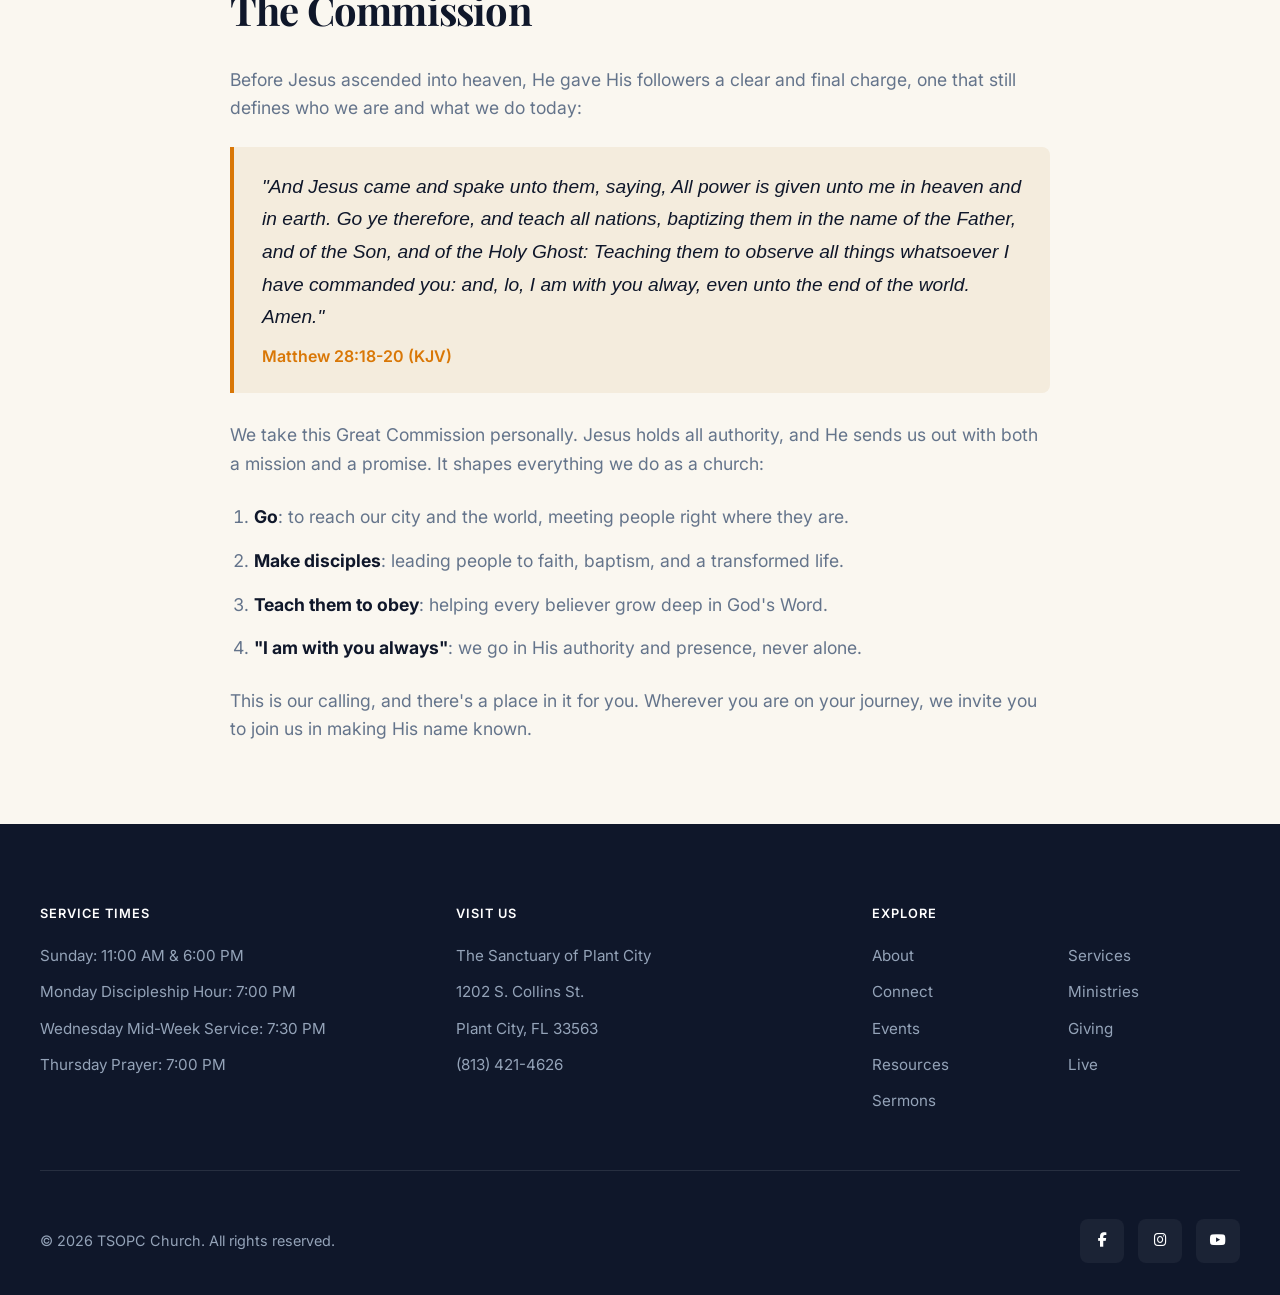
==== commit 166431c6: "Homepage hero: swap sunrise video for real community photo + finish dash cleanup - New hero: optimiz" ====
--- a/about.html
+++ b/about.html
@@ -6,8 +6,8 @@
     <meta name="viewport" content="width=device-width, initial-scale=1.0">
     <meta http-equiv="Cache-Control" content="no-cache, must-revalidate">
     <title>About Us | TSOPC Church</title>
-    <meta name="description" content="Learn about The Sanctuary of Plant City (TSOPC) — our mission, what we believe, and the welcoming faith community we're building in Plant City, FL.">
-    <link rel="stylesheet" href="styles.css?v=15">
+    <meta name="description" content="Learn about The Sanctuary of Plant City (TSOPC), our mission, what we believe, and the welcoming faith community we're building in Plant City, FL.">
+    <link rel="stylesheet" href="styles.css?v=16">
     <link rel="preconnect" href="https://fonts.googleapis.com">
     <link rel="preconnect" href="https://fonts.gstatic.com" crossorigin>
     <link
@@ -63,37 +63,37 @@
         <blockquote class="scripture">
             <p>"Then Peter said unto them, Repent, and be baptized every one of you in the name of Jesus Christ for the
                 remission of sins, and ye shall receive the gift of the Holy Ghost."</p>
-            <cite>&mdash; Acts 2:38 (KJV)</cite>
+            <cite>Acts 2:38 (KJV)</cite>
         </blockquote>
-        <p>We embrace this Apostolic message as God's plan of salvation for every person &mdash; the new birth of water
+        <p>We embrace this Apostolic message as God's plan of salvation for every person, the new birth of water
             and Spirit that Jesus spoke of in John 3:5. It unfolds in three steps:</p>
         <ol>
-            <li><strong>Repentance</strong> &mdash; turning away from sin with a sincere heart and turning toward God.</li>
-            <li><strong>Water Baptism</strong> &mdash; by full immersion in the name of Jesus Christ for the remission of
+            <li><strong>Repentance</strong>: turning away from sin with a sincere heart and turning toward God.</li>
+            <li><strong>Water Baptism</strong>: by full immersion in the name of Jesus Christ for the remission of
                 sins.</li>
-            <li><strong>The Gift of the Holy Ghost</strong> &mdash; being filled with God's Spirit, with the initial
+            <li><strong>The Gift of the Holy Ghost</strong>: being filled with God's Spirit, with the initial
                 sign of speaking in other tongues as the Spirit gives utterance (Acts 2:4).</li>
         </ol>
         <p>This same promise is for you and your family. Wherever you are on your journey, we would be honored to walk
             alongside you and help you take your next step toward Christ.</p>
 
         <h2>The Commission</h2>
-        <p>Before Jesus ascended into heaven, He gave His followers a clear and final charge &mdash; one that still
+        <p>Before Jesus ascended into heaven, He gave His followers a clear and final charge, one that still
             defines who we are and what we do today:</p>
         <blockquote class="scripture">
             <p>"And Jesus came and spake unto them, saying, All power is given unto me in heaven and in earth. Go ye
                 therefore, and teach all nations, baptizing them in the name of the Father, and of the Son, and of the
                 Holy Ghost: Teaching them to observe all things whatsoever I have commanded you: and, lo, I am with you
                 alway, even unto the end of the world. Amen."</p>
-            <cite>&mdash; Matthew 28:18&ndash;20 (KJV)</cite>
+            <cite>Matthew 28:18-20 (KJV)</cite>
         </blockquote>
         <p>We take this Great Commission personally. Jesus holds all authority, and He sends us out with both a mission
             and a promise. It shapes everything we do as a church:</p>
         <ol>
-            <li><strong>Go</strong> &mdash; to reach our city and the world, meeting people right where they are.</li>
-            <li><strong>Make disciples</strong> &mdash; leading people to faith, baptism, and a transformed life.</li>
-            <li><strong>Teach them to obey</strong> &mdash; helping every believer grow deep in God's Word.</li>
-            <li><strong>"I am with you always"</strong> &mdash; we go in His authority and presence, never alone.</li>
+            <li><strong>Go</strong>: to reach our city and the world, meeting people right where they are.</li>
+            <li><strong>Make disciples</strong>: leading people to faith, baptism, and a transformed life.</li>
+            <li><strong>Teach them to obey</strong>: helping every believer grow deep in God's Word.</li>
+            <li><strong>"I am with you always"</strong>: we go in His authority and presence, never alone.</li>
         </ol>
         <p>This is our calling, and there's a place in it for you. Wherever you are on your journey, we invite you to
             join us in making His name known.</p>
@@ -104,10 +104,10 @@
             <div class="footer-col">
                 <h4>Service Times</h4>
                 <ul>
-                    <li>Sunday &mdash; 11:00 AM &amp; 6:00 PM</li>
-                    <li>Monday Discipleship Hour &mdash; 7:00 PM</li>
-                    <li>Wednesday Mid-Week Service &mdash; 7:30 PM</li>
-                    <li>Thursday Prayer &mdash; 7:00 PM</li>
+                    <li>Sunday: 11:00 AM &amp; 6:00 PM</li>
+                    <li>Monday Discipleship Hour: 7:00 PM</li>
+                    <li>Wednesday Mid-Week Service: 7:30 PM</li>
+                    <li>Thursday Prayer: 7:00 PM</li>
                 </ul>
             </div>
             <div class="footer-col">
--- a/styles.css
+++ b/styles.css
@@ -200,13 +200,15 @@
     min-height: 700px;
     display: flex;
     align-items: center;
-    /* Poster still: shown on slow connections, if the video fails, or with reduced motion */
-    background-image: url('hero-sunrise.jpg?v=7');
+    /* Fallback still (low-res paint before the hero <img> decodes) */
+    background-image: url('hero-community-1200.jpg?v=16');
     background-size: cover;
-    background-position: center;
-}
-
-/* Background video layer — sits behind the gradient overlay and the content */
+    background-position: center 30%;
+}
+
+/* Background image layer — sits behind the gradient overlay and the content.
+   object-position pushes the framing right so faces fall under the lighter side
+   of the left-to-right gradient, keeping the headline over the darker left area. */
 .hero-video {
     position: absolute;
     top: 0;
@@ -214,6 +216,7 @@
     width: 100%;
     height: 100%;
     object-fit: cover;
+    object-position: 65% 30%;
     z-index: 0;
 }
 
@@ -227,12 +230,7 @@
     background: linear-gradient(to right, rgba(15, 23, 42, 0.95) 0%, rgba(15, 23, 42, 0.4) 100%);
 }
 
-/* Respect users who prefer reduced motion: hide the video, keep the poster still */
-@media (prefers-reduced-motion: reduce) {
-    .hero-video {
-        display: none;
-    }
-}
+/* Hero is now a static photo (no motion), so no reduced-motion handling needed. */
 
 .hero-content {
     position: relative;
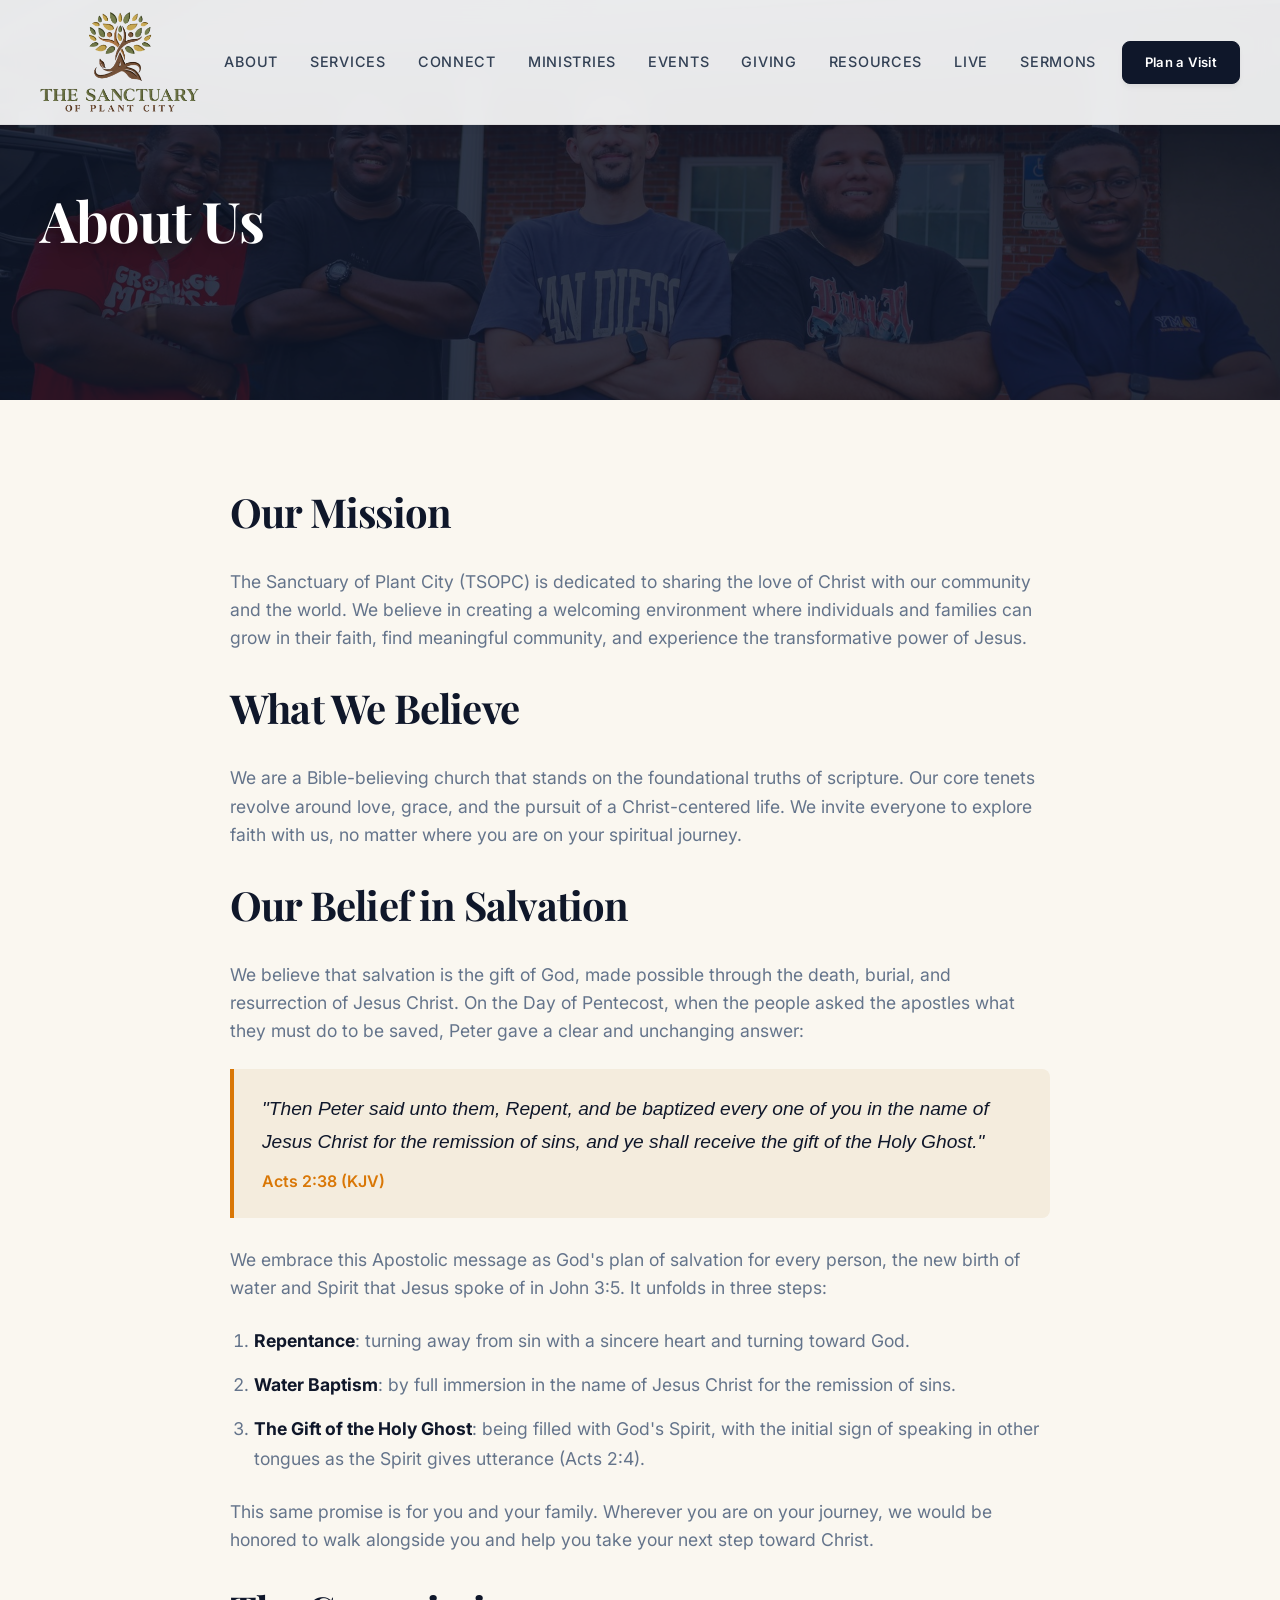
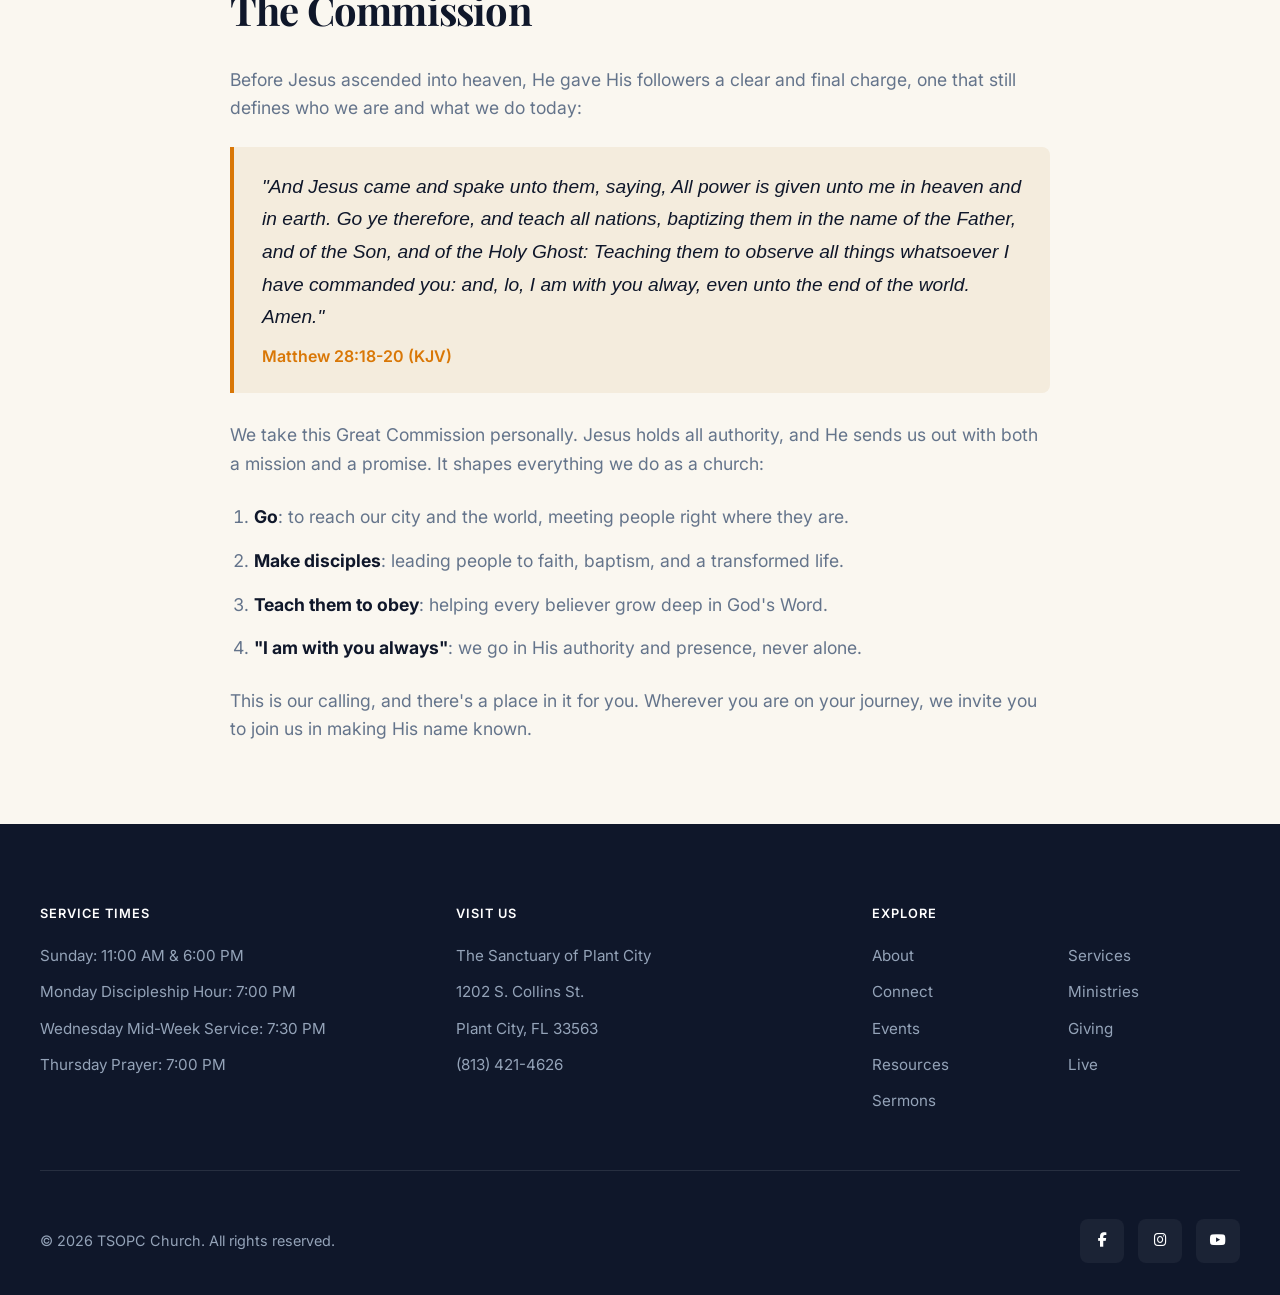
==== commit 268c225a: "Bump styles.css to v=17 to bust cached subpage hero The prior hero swap changed the .page-hero backg" ====
--- a/about.html
+++ b/about.html
@@ -7,7 +7,7 @@
     <meta http-equiv="Cache-Control" content="no-cache, must-revalidate">
     <title>About Us | TSOPC Church</title>
     <meta name="description" content="Learn about The Sanctuary of Plant City (TSOPC), our mission, what we believe, and the welcoming faith community we're building in Plant City, FL.">
-    <link rel="stylesheet" href="styles.css?v=16">
+    <link rel="stylesheet" href="styles.css?v=17">
     <link rel="preconnect" href="https://fonts.googleapis.com">
     <link rel="preconnect" href="https://fonts.gstatic.com" crossorigin>
     <link
--- a/styles.css
+++ b/styles.css
@@ -800,7 +800,7 @@
     min-height: 400px;
     display: flex;
     align-items: center;
-    background-image: url('hero-family.png?v=2');
+    background-image: url('hero-community.jpg?v=16');
     background-size: cover;
     background-position: center;
     position: relative;
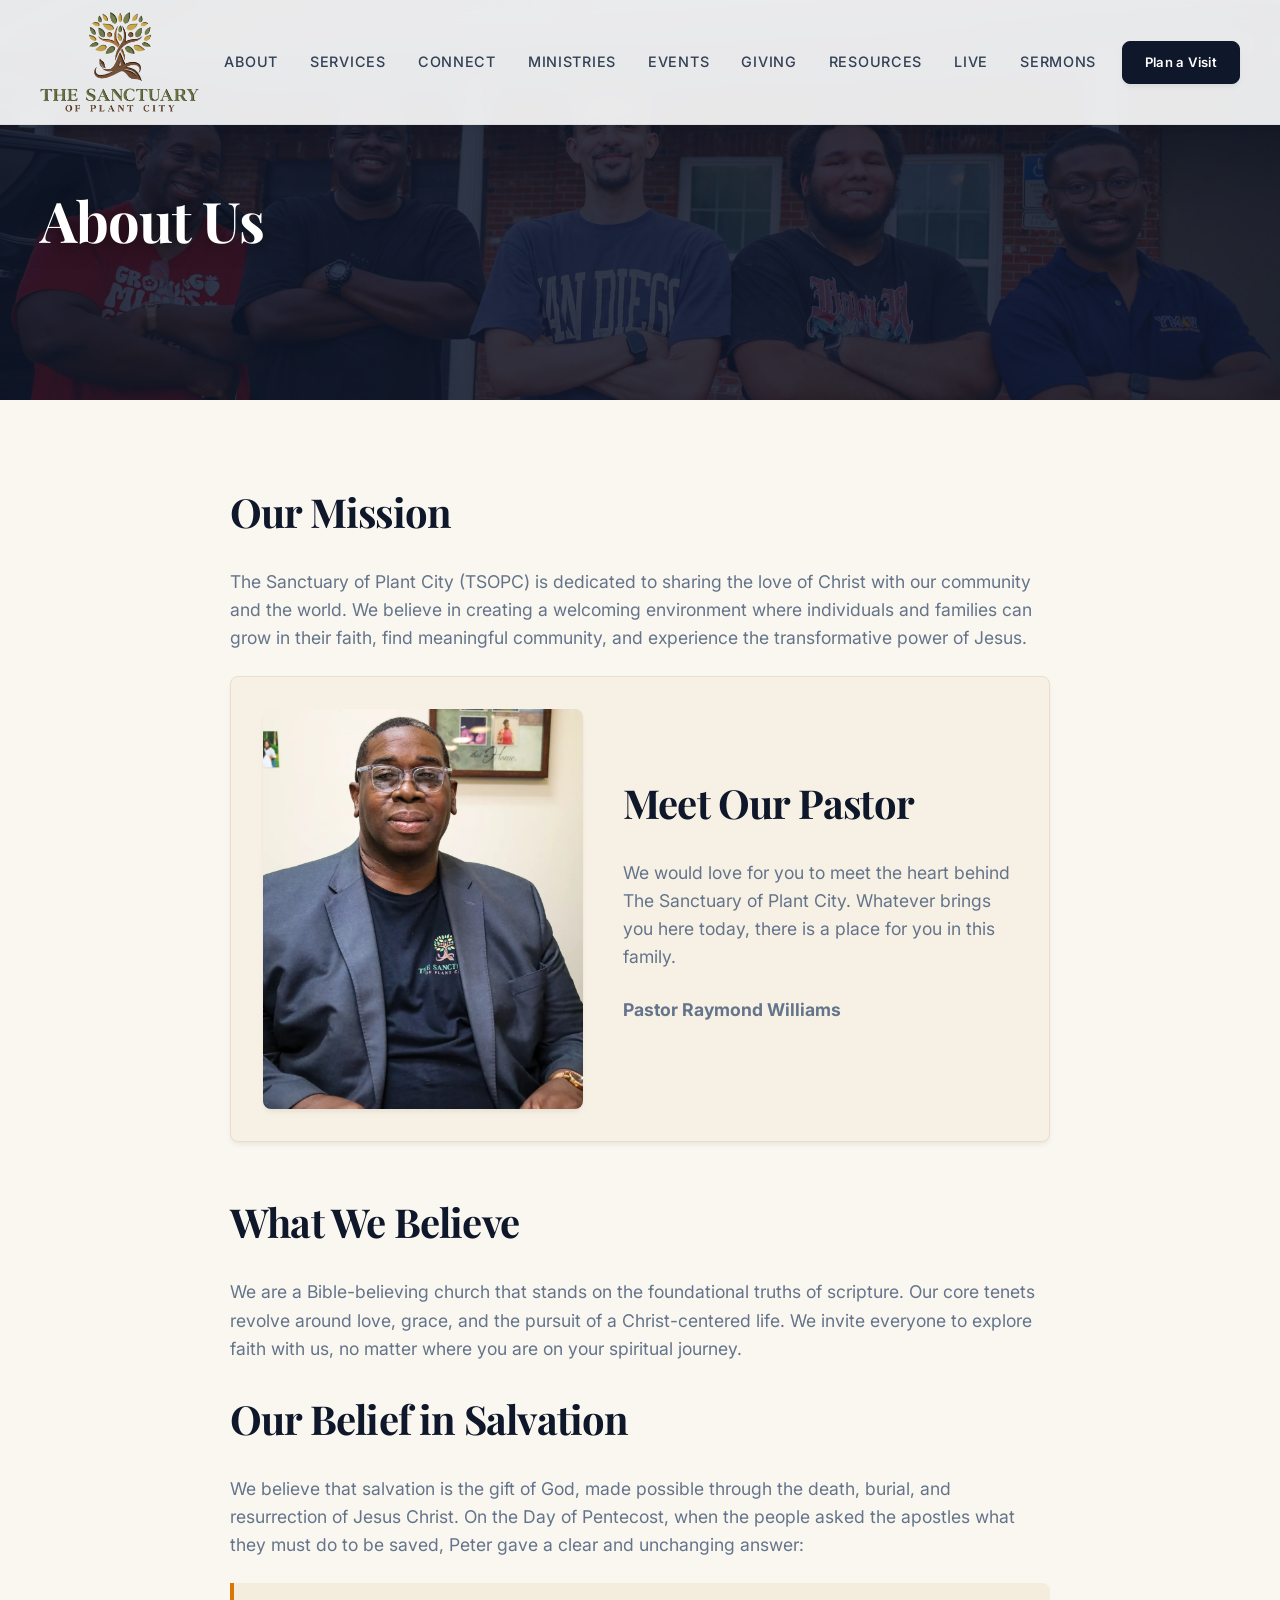
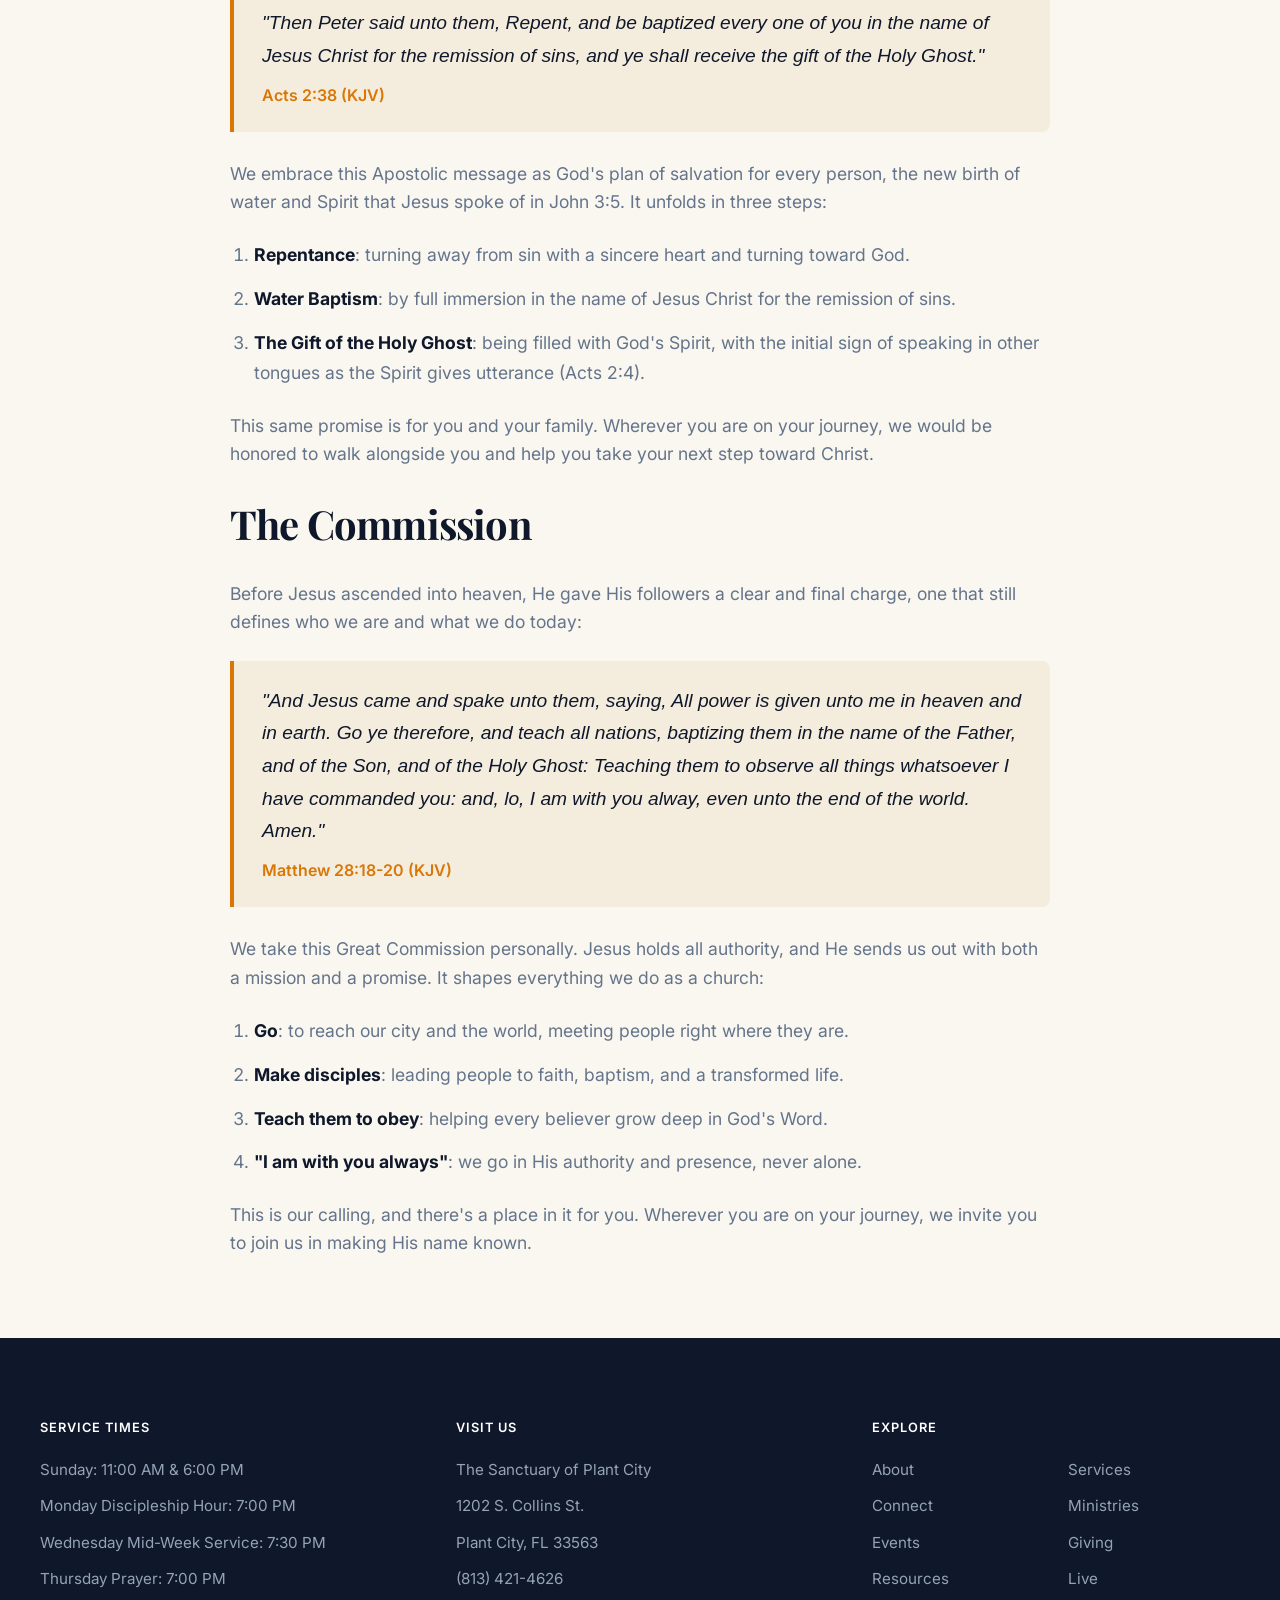
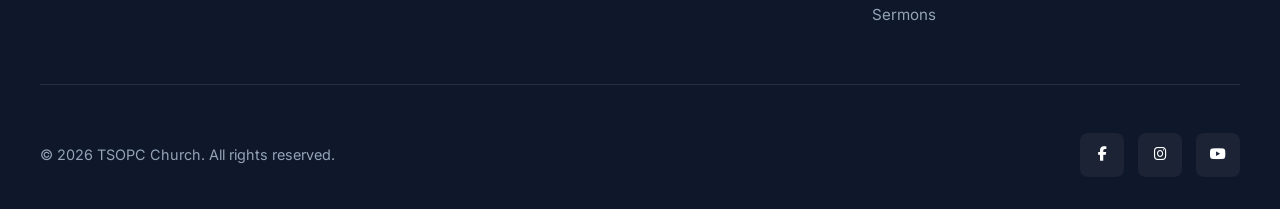
==== commit 419946ba: "Add Meet Our Pastor section + home photo gallery - about.html: "Meet Our Pastor" card (Pastor Raymon" ====
--- a/about.html
+++ b/about.html
@@ -7,7 +7,7 @@
     <meta http-equiv="Cache-Control" content="no-cache, must-revalidate">
     <title>About Us | TSOPC Church</title>
     <meta name="description" content="Learn about The Sanctuary of Plant City (TSOPC), our mission, what we believe, and the welcoming faith community we're building in Plant City, FL.">
-    <link rel="stylesheet" href="styles.css?v=17">
+    <link rel="stylesheet" href="styles.css?v=19">
     <link rel="preconnect" href="https://fonts.googleapis.com">
     <link rel="preconnect" href="https://fonts.gstatic.com" crossorigin>
     <link
@@ -50,6 +50,21 @@
         <p>The Sanctuary of Plant City (TSOPC) is dedicated to sharing the love of Christ with our community and the
             world. We believe in creating a welcoming environment where individuals and families can grow in their
             faith, find meaningful community, and experience the transformative power of Jesus.</p>
+
+        <section class="pastor-section" aria-labelledby="pastor-heading">
+            <picture>
+                <source type="image/webp" srcset="pastor-raymond-williams.webp?v=1">
+                <img class="pastor-photo" src="pastor-raymond-williams.jpg?v=1"
+                    alt="Pastor Raymond Williams of The Sanctuary of Plant City" loading="lazy" width="1000"
+                    height="1250">
+            </picture>
+            <div class="pastor-body">
+                <h2 id="pastor-heading">Meet Our Pastor</h2>
+                <p>We would love for you to meet the heart behind The Sanctuary of Plant City. Whatever brings you
+                    here today, there is a place for you in this family.</p>
+                <p class="pastor-name">Pastor Raymond Williams</p>
+            </div>
+        </section>
 
         <h2>What We Believe</h2>
         <p>We are a Bible-believing church that stands on the foundational truths of scripture. Our core tenets revolve
--- a/styles.css
+++ b/styles.css
@@ -879,6 +879,123 @@
     color: var(--accent-gold);
 }
 
+/* Life at The Sanctuary — home gallery */
+.gallery-section {
+    padding: 80px 40px;
+    background-color: var(--background);
+}
+
+.gallery-container {
+    max-width: 1200px;
+    margin: 0 auto;
+    text-align: center;
+}
+
+.gallery-title {
+    font-size: 2.5rem;
+    margin-bottom: 12px;
+}
+
+.gallery-intro {
+    font-size: 1.1rem;
+    color: var(--text-muted);
+    max-width: 640px;
+    margin: 0 auto 48px;
+}
+
+.gallery-grid {
+    display: grid;
+    grid-template-columns: repeat(3, 1fr);
+    gap: 20px;
+}
+
+.gallery-item {
+    margin: 0;
+    overflow: hidden;
+    border-radius: var(--border-radius);
+    box-shadow: var(--shadow-sm);
+    background: var(--surface);
+}
+
+.gallery-item img {
+    display: block;
+    width: 100%;
+    height: 100%;
+    aspect-ratio: 4 / 5;
+    object-fit: cover;
+    transition: transform 0.4s ease;
+}
+
+.gallery-item:hover img {
+    transform: scale(1.04);
+}
+
+@media (prefers-reduced-motion: reduce) {
+    .gallery-item img { transition: none; }
+    .gallery-item:hover img { transform: none; }
+}
+
+@media (max-width: 900px) {
+    .gallery-grid { grid-template-columns: repeat(2, 1fr); }
+}
+
+@media (max-width: 520px) {
+    .gallery-section { padding: 56px 20px; }
+    .gallery-grid { gap: 12px; }
+    .gallery-title { font-size: 2rem; }
+}
+
+/* Meet Our Pastor */
+.pastor-section {
+    display: grid;
+    grid-template-columns: minmax(0, 320px) 1fr;
+    gap: 40px;
+    align-items: center;
+    margin: 8px 0 48px;
+    padding: 32px;
+    background: var(--surface);
+    border: 1px solid var(--surface-border);
+    border-radius: var(--border-radius);
+    box-shadow: var(--shadow-sm);
+}
+
+.pastor-photo {
+    width: 100%;
+    height: auto;
+    display: block;
+    border-radius: var(--border-radius);
+    box-shadow: var(--shadow-sm);
+}
+
+.pastor-body h2 {
+    margin-top: 0;
+}
+
+.pastor-name {
+    font-size: 1.35rem;
+    font-weight: 700;
+    color: var(--primary-dark);
+    margin: 0 0 2px;
+}
+
+.pastor-title {
+    font-size: 1rem;
+    font-weight: 600;
+    color: var(--accent-gold);
+    margin: 0;
+    letter-spacing: 0.02em;
+}
+
+@media (max-width: 700px) {
+    .pastor-section {
+        grid-template-columns: 1fr;
+        gap: 24px;
+        text-align: center;
+        justify-items: center;
+    }
+    .pastor-photo { max-width: 300px; }
+}
+
 /* Services */
 .service-info {
     background: var(--surface);
